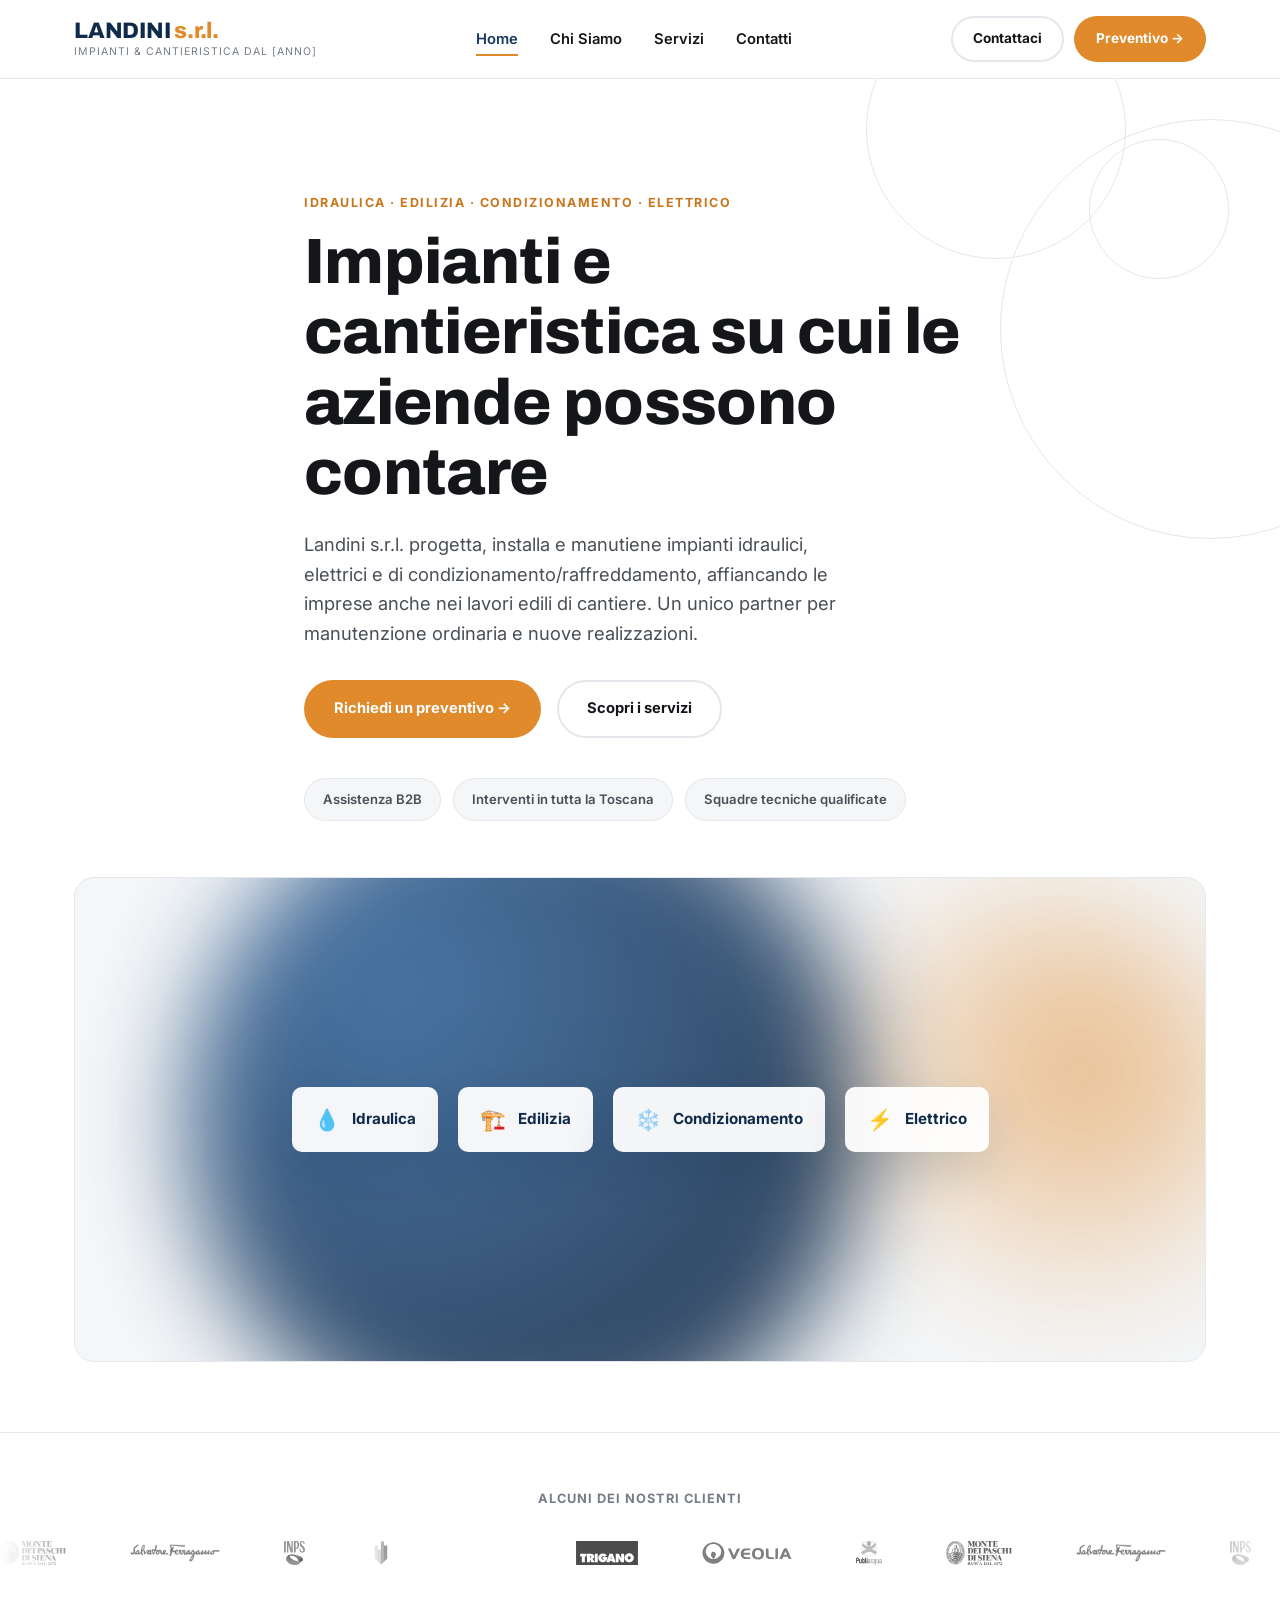
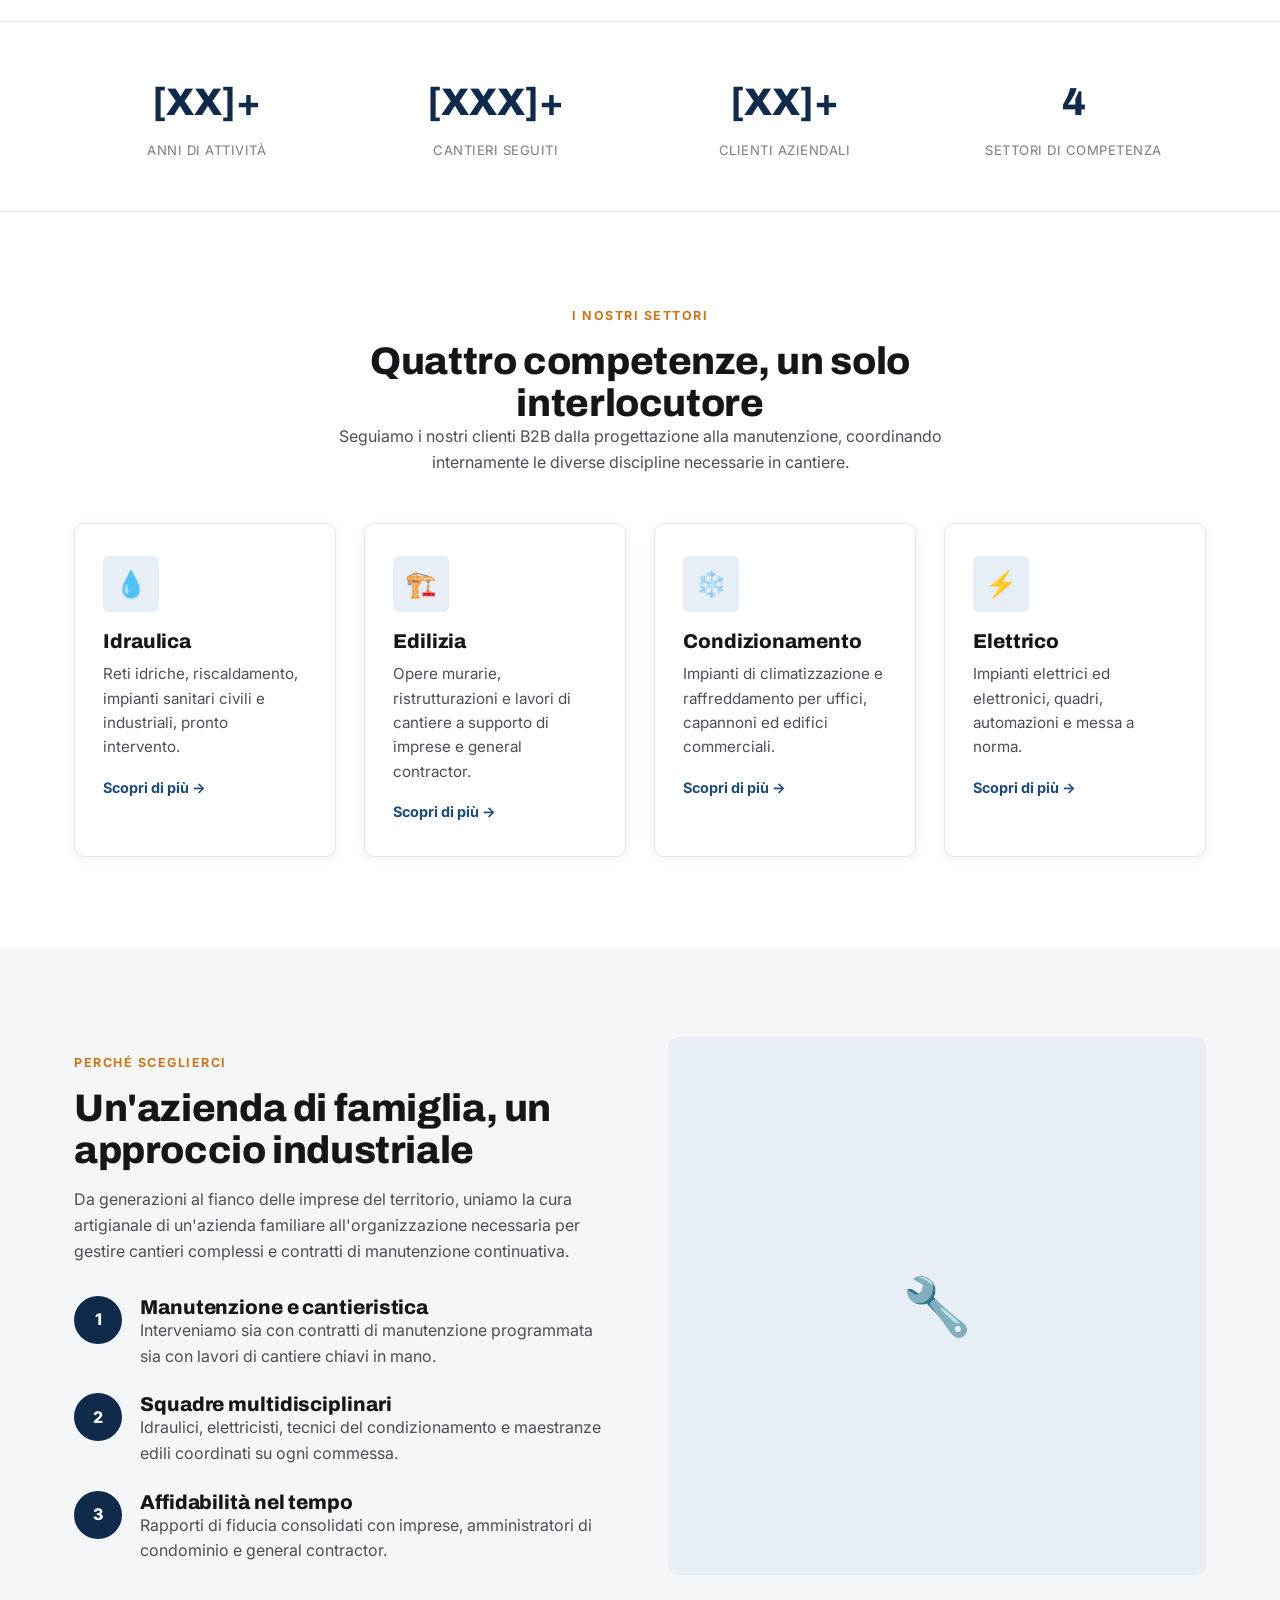
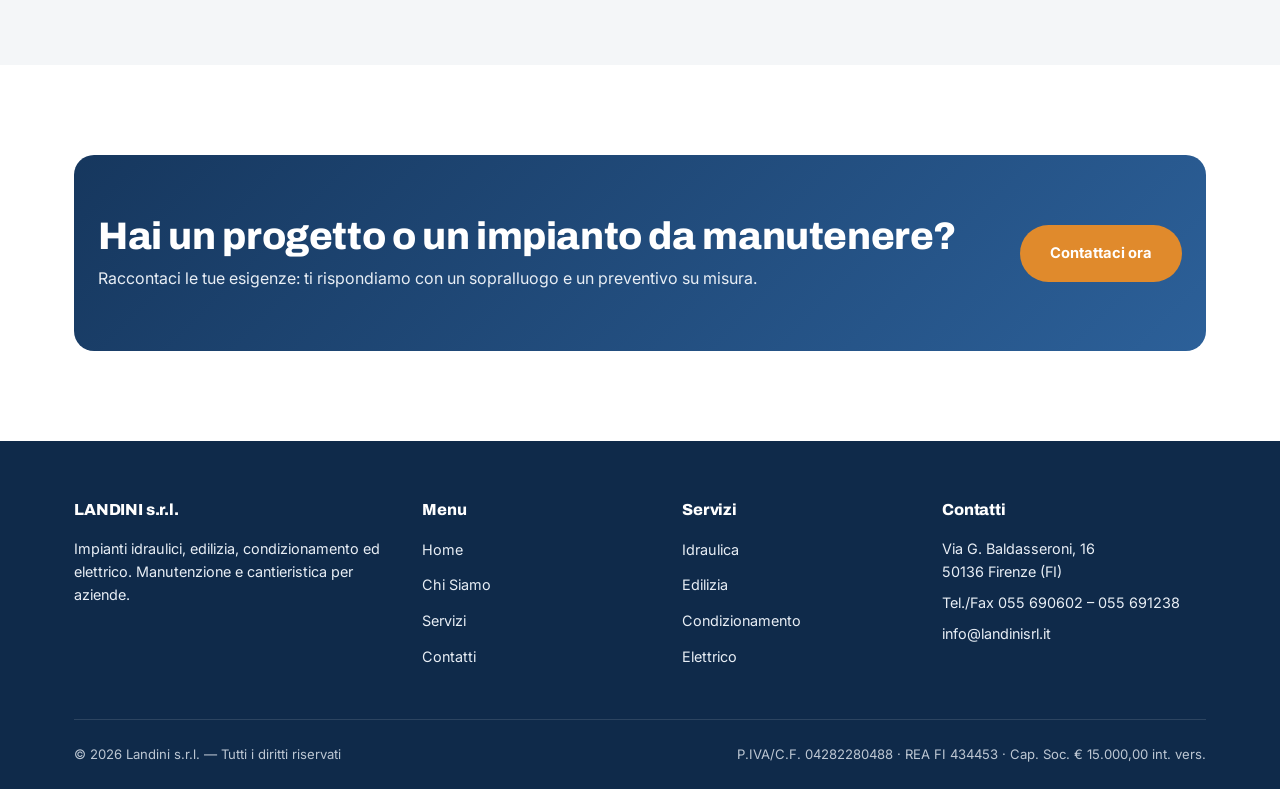
==== index.html @ f2323b77 "Sito landini" ====
<!DOCTYPE html>
<html lang="it">
<head>
  <meta charset="UTF-8">
  <meta name="viewport" content="width=device-width, initial-scale=1.0">
  <title>Landini s.r.l. | Impianti Idraulici, Edili, Condizionamento ed Elettrici a Firenze</title>
  <meta name="description" content="Landini s.r.l. - Azienda fiorentina specializzata in impianti idraulici, edilizia, condizionamento e raffreddamento, impianti elettrici. Manutenzione e cantieristica per il settore B2B.">
  <link rel="preconnect" href="https://fonts.googleapis.com">
  <link rel="preconnect" href="https://fonts.gstatic.com" crossorigin>
  <link href="https://fonts.googleapis.com/css2?family=Archivo:wght@700;800&family=Inter:wght@400;500;600;700&display=swap" rel="stylesheet">
  <link rel="stylesheet" href="css/style.css?v=5">
</head>
<body>

  <header class="site-header">
    <div class="container header-inner">
      <a href="index.html" class="logo">
        <span class="logo-name">LANDINI <span>s.r.l.</span></span>
        <span class="logo-tagline">Impianti &amp; Cantieristica dal [ANNO]</span>
      </a>
      <nav class="main-nav">
        <ul>
          <li><a href="index.html" class="active">Home</a></li>
          <li><a href="chi-siamo.html">Chi Siamo</a></li>
          <li><a href="servizi.html">Servizi</a></li>
          <li><a href="contatti.html">Contatti</a></li>
        </ul>
      </nav>
      <div class="nav-actions">
        <a href="contatti.html" class="btn btn-outline-dark btn-sm">Contattaci</a>
        <a href="contatti.html" class="btn btn-primary btn-sm">Preventivo &rarr;</a>
      </div>
      <button class="nav-toggle" aria-label="Apri menu">
        <span></span><span></span><span></span>
      </button>
    </div>
  </header>

  <section class="hero">
    <div class="hero-deco"><span></span><span></span><span></span></div>
    <div class="container hero-inner">
      <p class="eyebrow">Idraulica &middot; Edilizia &middot; Condizionamento &middot; Elettrico</p>
      <h1>Impianti e cantieristica su cui le aziende possono contare</h1>
      <p class="lead">Landini s.r.l. progetta, installa e manutiene impianti idraulici, elettrici e di condizionamento/raffreddamento, affiancando le imprese anche nei lavori edili di cantiere. Un unico partner per manutenzione ordinaria e nuove realizzazioni.</p>
      <div class="hero-actions">
        <a href="contatti.html" class="btn btn-primary">Richiedi un preventivo &rarr;</a>
        <a href="servizi.html" class="btn btn-outline-dark">Scopri i servizi</a>
      </div>
      <div class="hero-badges">
        <span class="hero-badge">Assistenza B2B</span>
        <span class="hero-badge">Interventi in tutta la Toscana</span>
        <span class="hero-badge">Squadre tecniche qualificate</span>
      </div>
    </div>
    <div class="container">
      <div class="hero-visual">
        <div class="blob blob-1"></div>
        <div class="blob blob-2"></div>
        <div class="hero-visual-badges">
          <div class="hero-visual-badge"><span class="ico">&#128167;</span> Idraulica</div>
          <div class="hero-visual-badge"><span class="ico">&#127959;&#65039;</span> Edilizia</div>
          <div class="hero-visual-badge"><span class="ico">&#10052;&#65039;</span> Condizionamento</div>
          <div class="hero-visual-badge"><span class="ico">&#9889;</span> Elettrico</div>
        </div>
      </div>
    </div>
  </section>

  <section class="marquee-section">
    <div class="container">
      <p class="marquee-label">Alcuni dei nostri clienti</p>
    </div>
    <div class="marquee">
      <div class="marquee-track">
        <span class="marquee-item"><img src="images/clienti/mps.svg" alt="Monte dei Paschi di Siena"></span>
        <span class="marquee-item"><img src="images/clienti/ferragamo.svg" alt="Salvatore Ferragamo"></span>
        <span class="marquee-item"><img src="images/clienti/inps.svg" alt="INPS"></span>
        <span class="marquee-item"><img src="images/clienti/renovit.png" alt="Renovit"></span>
        <span class="marquee-item"><img src="images/clienti/ospedale-siena.png" alt="Azienda Ospedaliero-Universitaria Senese"></span>
        <span class="marquee-item"><img src="images/clienti/trigano.svg" alt="Trigano"></span>
        <span class="marquee-item"><img src="images/clienti/siram-veolia.svg" alt="Siram Veolia"></span>
        <span class="marquee-item"><img src="images/clienti/publiacqua.png" alt="Publiacqua"></span>
        <!-- duplicato per loop continuo -->
        <span class="marquee-item"><img src="images/clienti/mps.svg" alt="Monte dei Paschi di Siena"></span>
        <span class="marquee-item"><img src="images/clienti/ferragamo.svg" alt="Salvatore Ferragamo"></span>
        <span class="marquee-item"><img src="images/clienti/inps.svg" alt="INPS"></span>
        <span class="marquee-item"><img src="images/clienti/renovit.png" alt="Renovit"></span>
        <span class="marquee-item"><img src="images/clienti/ospedale-siena.png" alt="Azienda Ospedaliero-Universitaria Senese"></span>
        <span class="marquee-item"><img src="images/clienti/trigano.svg" alt="Trigano"></span>
        <span class="marquee-item"><img src="images/clienti/siram-veolia.svg" alt="Siram Veolia"></span>
        <span class="marquee-item"><img src="images/clienti/publiacqua.png" alt="Publiacqua"></span>
      </div>
    </div>
  </section>

  <section class="stats">
    <div class="container stats-grid">
      <div>
        <div class="stat-number">[XX]+</div>
        <div class="stat-label">Anni di attivit&agrave;</div>
      </div>
      <div>
        <div class="stat-number">[XXX]+</div>
        <div class="stat-label">Cantieri seguiti</div>
      </div>
      <div>
        <div class="stat-number">[XX]+</div>
        <div class="stat-label">Clienti aziendali</div>
      </div>
      <div>
        <div class="stat-number">4</div>
        <div class="stat-label">Settori di competenza</div>
      </div>
    </div>
  </section>

  <section class="section">
    <div class="container">
      <div class="section-header center">
        <p class="eyebrow">I nostri settori</p>
        <h2>Quattro competenze, un solo interlocutore</h2>
        <p>Seguiamo i nostri clienti B2B dalla progettazione alla manutenzione, coordinando internamente le diverse discipline necessarie in cantiere.</p>
      </div>
      <div class="grid grid-4">
        <div class="card">
          <div class="card-icon">&#128167;</div>
          <h3>Idraulica</h3>
          <p>Reti idriche, riscaldamento, impianti sanitari civili e industriali, pronto intervento.</p>
          <a href="servizi.html#idraulica" class="card-link">Scopri di pi&ugrave; &rarr;</a>
        </div>
        <div class="card">
          <div class="card-icon">&#127959;&#65039;</div>
          <h3>Edilizia</h3>
          <p>Opere murarie, ristrutturazioni e lavori di cantiere a supporto di imprese e general contractor.</p>
          <a href="servizi.html#edilizia" class="card-link">Scopri di pi&ugrave; &rarr;</a>
        </div>
        <div class="card">
          <div class="card-icon">&#10052;&#65039;</div>
          <h3>Condizionamento</h3>
          <p>Impianti di climatizzazione e raffreddamento per uffici, capannoni ed edifici commerciali.</p>
          <a href="servizi.html#condizionamento" class="card-link">Scopri di pi&ugrave; &rarr;</a>
        </div>
        <div class="card">
          <div class="card-icon">&#9889;</div>
          <h3>Elettrico</h3>
          <p>Impianti elettrici ed elettronici, quadri, automazioni e messa a norma.</p>
          <a href="servizi.html#elettrico" class="card-link">Scopri di pi&ugrave; &rarr;</a>
        </div>
      </div>
    </div>
  </section>

  <section class="section section-alt">
    <div class="container">
      <div class="grid grid-2" style="align-items:center; gap:56px;">
        <div>
          <p class="eyebrow">Perch&eacute; sceglierci</p>
          <h2>Un'azienda di famiglia, un approccio industriale</h2>
          <p style="margin-top:16px;">Da generazioni al fianco delle imprese del territorio, uniamo la cura artigianale di un'azienda familiare all'organizzazione necessaria per gestire cantieri complessi e contratti di manutenzione continuativa.</p>
          <div class="grid" style="margin-top:32px; gap:24px;">
            <div class="value-item">
              <div class="value-icon">1</div>
              <div>
                <h3>Manutenzione e cantieristica</h3>
                <p>Interveniamo sia con contratti di manutenzione programmata sia con lavori di cantiere chiavi in mano.</p>
              </div>
            </div>
            <div class="value-item">
              <div class="value-icon">2</div>
              <div>
                <h3>Squadre multidisciplinari</h3>
                <p>Idraulici, elettricisti, tecnici del condizionamento e maestranze edili coordinati su ogni commessa.</p>
              </div>
            </div>
            <div class="value-item">
              <div class="value-icon">3</div>
              <div>
                <h3>Affidabilit&agrave; nel tempo</h3>
                <p>Rapporti di fiducia consolidati con imprese, amministratori di condominio e general contractor.</p>
              </div>
            </div>
          </div>
        </div>
        <div class="service-media" style="aspect-ratio:1/1;">&#128295;</div>
      </div>
    </div>
  </section>

  <section class="section">
    <div class="container">
      <div class="cta-band">
        <div class="container cta-band-inner">
          <div>
            <h2>Hai un progetto o un impianto da manutenere?</h2>
            <p>Raccontaci le tue esigenze: ti rispondiamo con un sopralluogo e un preventivo su misura.</p>
          </div>
          <a href="contatti.html" class="btn btn-primary">Contattaci ora</a>
        </div>
      </div>
    </div>
  </section>

  <footer class="site-footer">
    <div class="container">
      <div class="footer-grid">
        <div>
          <h4>LANDINI s.r.l.</h4>
          <p>Impianti idraulici, edilizia, condizionamento ed elettrico. Manutenzione e cantieristica per aziende.</p>
        </div>
        <div>
          <h4>Menu</h4>
          <ul>
            <li><a href="index.html">Home</a></li>
            <li><a href="chi-siamo.html">Chi Siamo</a></li>
            <li><a href="servizi.html">Servizi</a></li>
            <li><a href="contatti.html">Contatti</a></li>
          </ul>
        </div>
        <div>
          <h4>Servizi</h4>
          <ul>
            <li><a href="servizi.html#idraulica">Idraulica</a></li>
            <li><a href="servizi.html#edilizia">Edilizia</a></li>
            <li><a href="servizi.html#condizionamento">Condizionamento</a></li>
            <li><a href="servizi.html#elettrico">Elettrico</a></li>
          </ul>
        </div>
        <div>
          <h4>Contatti</h4>
          <p>Via G. Baldasseroni, 16<br>50136 Firenze (FI)</p>
          <p style="margin-top:8px;">Tel./Fax 055 690602 &ndash; 055 691238</p>
          <p style="margin-top:8px;">info@landinisrl.it</p>
        </div>
      </div>
      <div class="footer-bottom">
        <span>&copy; <span id="current-year"></span> Landini s.r.l. &mdash; Tutti i diritti riservati</span>
        <span>P.IVA/C.F. 04282280488 &middot; REA FI 434453 &middot; Cap. Soc. &euro; 15.000,00 int. vers.</span>
      </div>
    </div>
  </footer>

  <script src="js/main.js"></script>
</body>
</html>
---- css/style.css ----
/* ============================================
   LANDINI s.r.l. - Stylesheet principale
   ============================================ */

:root {
  --blue-900: #0f2a4a;
  --blue-800: #16375e;
  --blue-700: #1e4a7a;
  --blue-600: #2c6099;
  --blue-100: #e8eef5;
  --orange-500: #e08a2c;
  --orange-600: #c9761d;
  --gray-900: #14161a;
  --gray-700: #4a4f57;
  --gray-500: #767c86;
  --gray-200: #e4e7eb;
  --gray-100: #f4f6f8;
  --white: #ffffff;
  --radius: 10px;
  --radius-sm: 6px;
  --radius-pill: 999px;
  --shadow: 0 2px 10px rgba(15, 42, 74, 0.08);
  --shadow-lg: 0 20px 45px rgba(15, 42, 74, 0.14);
  --max-width: 1180px;
  --font: "Inter", "Segoe UI", "Helvetica Neue", Arial, sans-serif;
  --font-head: "Archivo", "Inter", "Segoe UI", Arial, sans-serif;
}

* {
  box-sizing: border-box;
  margin: 0;
  padding: 0;
}

html {
  scroll-behavior: smooth;
}

body {
  font-family: var(--font);
  color: var(--gray-900);
  line-height: 1.6;
  background: var(--white);
  overflow-x: hidden;
}

img {
  max-width: 100%;
  display: block;
}

a {
  color: inherit;
  text-decoration: none;
}

ul {
  list-style: none;
}

.container {
  max-width: var(--max-width);
  margin: 0 auto;
  padding: 0 24px;
}

h1, h2, h3, h4 {
  font-family: var(--font-head);
  font-weight: 800;
  color: var(--gray-900);
  line-height: 1.1;
  letter-spacing: -0.01em;
}

h1 { font-size: clamp(2.4rem, 5vw, 4rem); }
h2 { font-size: clamp(1.7rem, 3.2vw, 2.4rem); }
h3 { font-size: 1.25rem; letter-spacing: -0.005em; }

p {
  color: var(--gray-700);
}

.eyebrow {
  display: inline-block;
  text-transform: uppercase;
  letter-spacing: 1.5px;
  font-size: 0.78rem;
  font-weight: 700;
  color: var(--orange-600);
  margin-bottom: 14px;
}

.section {
  padding: 90px 0;
}

.section-alt {
  background: var(--gray-100);
}

.section-header {
  max-width: 680px;
  margin-bottom: 48px;
}

.section-header.center {
  margin-left: auto;
  margin-right: auto;
  text-align: center;
}

/* ---------- Buttons ---------- */
.btn {
  display: inline-flex;
  align-items: center;
  gap: 8px;
  padding: 15px 28px;
  border-radius: var(--radius-pill);
  font-weight: 700;
  font-size: 0.92rem;
  border: 2px solid transparent;
  cursor: pointer;
  transition: all 0.2s ease;
  white-space: nowrap;
}

.btn-sm {
  padding: 10px 20px;
  font-size: 0.85rem;
}

.btn-primary {
  background: var(--orange-500);
  color: var(--white);
}
.btn-primary:hover {
  background: var(--orange-600);
}

.btn-outline {
  background: transparent;
  border-color: rgba(255,255,255,0.7);
  color: var(--white);
}
.btn-outline:hover {
  background: var(--white);
  color: var(--blue-900);
}

.btn-outline-dark {
  background: transparent;
  border-color: var(--gray-200);
  color: var(--gray-900);
}
.btn-outline-dark:hover {
  border-color: var(--blue-900);
  background: var(--blue-900);
  color: var(--white);
}

.btn-secondary {
  background: var(--blue-900);
  color: var(--white);
}
.btn-secondary:hover {
  background: var(--blue-700);
}

/* ---------- Header ---------- */
.site-header {
  position: sticky;
  top: 0;
  z-index: 1000;
  background: rgba(255,255,255,0.92);
  backdrop-filter: blur(8px);
  border-bottom: 1px solid var(--gray-200);
}

.header-inner {
  display: flex;
  align-items: center;
  justify-content: space-between;
  gap: 24px;
  padding: 16px 24px;
}

.logo {
  display: flex;
  flex-direction: column;
  line-height: 1;
  flex-shrink: 0;
}

.logo-name {
  font-family: var(--font-head);
  font-size: 1.4rem;
  font-weight: 800;
  color: var(--blue-900);
  letter-spacing: -0.01em;
}

.logo-name span {
  color: var(--orange-500);
}

.logo-tagline {
  font-size: 0.66rem;
  letter-spacing: 1px;
  text-transform: uppercase;
  color: var(--gray-500);
  margin-top: 4px;
}

.main-nav {
  flex: 1;
  display: flex;
  justify-content: center;
}

.main-nav ul {
  display: flex;
  gap: 32px;
  align-items: center;
}

.main-nav a {
  font-weight: 600;
  font-size: 0.92rem;
  color: var(--gray-900);
  padding: 8px 0;
  position: relative;
}

.main-nav a::after {
  content: "";
  position: absolute;
  left: 0;
  bottom: 0;
  width: 0;
  height: 2px;
  background: var(--orange-500);
  transition: width 0.2s ease;
}

.main-nav a:hover::after,
.main-nav a.active::after {
  width: 100%;
}

.main-nav a.active {
  color: var(--blue-800);
}

.nav-actions {
  display: flex;
  align-items: center;
  gap: 10px;
  flex-shrink: 0;
}

.nav-toggle {
  display: none;
  flex-direction: column;
  gap: 5px;
  background: none;
  border: none;
  cursor: pointer;
  padding: 6px;
}

.nav-toggle span {
  width: 26px;
  height: 3px;
  background: var(--blue-900);
  border-radius: 2px;
}

/* ---------- Hero ---------- */
.hero {
  position: relative;
  overflow: hidden;
  padding: 110px 0 70px;
  background: var(--white);
}

.hero-deco {
  position: absolute;
  inset: 0;
  pointer-events: none;
  overflow: hidden;
}

.hero-deco span {
  position: absolute;
  border-radius: 50%;
  border: 1px solid var(--gray-200);
}

.hero-deco span:nth-child(1) { width: 260px; height: 260px; top: -80px; right: 12%; }
.hero-deco span:nth-child(2) { width: 140px; height: 140px; top: 60px; right: 4%; }
.hero-deco span:nth-child(3) { width: 420px; height: 420px; top: 40px; right: -140px; }

.hero-inner {
  position: relative;
  max-width: 720px;
}

.hero h1 {
  margin-bottom: 22px;
}

.hero p.lead {
  color: var(--gray-700);
  font-size: 1.15rem;
  max-width: 560px;
  margin-bottom: 32px;
}

.hero-actions {
  display: flex;
  gap: 16px;
  flex-wrap: wrap;
}

.hero-badges {
  display: flex;
  gap: 12px;
  margin-top: 40px;
  flex-wrap: wrap;
}

.hero-badge {
  background: var(--gray-100);
  border: 1px solid var(--gray-200);
  border-radius: var(--radius-pill);
  padding: 10px 18px;
  font-size: 0.82rem;
  font-weight: 600;
  color: var(--gray-700);
}

/* ---------- Hero visual (blob panel) ---------- */
.hero-visual {
  position: relative;
  margin-top: 56px;
  border-radius: 20px;
  overflow: hidden;
  background: var(--gray-100);
  aspect-ratio: 21/9;
  border: 1px solid var(--gray-200);
}

.hero-visual .blob {
  position: absolute;
  border-radius: 50%;
  filter: blur(50px);
  opacity: 0.85;
}

.hero-visual .blob-1 {
  width: 60%;
  height: 140%;
  background: radial-gradient(circle at 30% 30%, var(--blue-600), var(--blue-900) 70%);
  top: -20%;
  left: 10%;
}

.hero-visual .blob-2 {
  width: 40%;
  height: 100%;
  background: radial-gradient(circle at 60% 40%, var(--orange-500), transparent 70%);
  top: 0;
  right: -5%;
  opacity: 0.55;
}

.hero-visual-badges {
  position: relative;
  height: 100%;
  display: flex;
  align-items: center;
  justify-content: center;
  gap: 20px;
  flex-wrap: wrap;
  padding: 24px;
}

.hero-visual-badge {
  background: rgba(255,255,255,0.94);
  border-radius: var(--radius);
  padding: 16px 22px;
  display: flex;
  align-items: center;
  gap: 12px;
  font-weight: 700;
  font-size: 0.95rem;
  color: var(--blue-900);
  box-shadow: var(--shadow-lg);
}

.hero-visual-badge .ico {
  font-size: 1.3rem;
}

/* ---------- Partner logo marquee ---------- */
.marquee-section {
  padding: 56px 0;
  border-top: 1px solid var(--gray-200);
  border-bottom: 1px solid var(--gray-200);
}

.marquee-label {
  text-align: center;
  font-size: 0.8rem;
  font-weight: 700;
  text-transform: uppercase;
  letter-spacing: 1px;
  color: var(--gray-500);
  margin-bottom: 32px;
}

.marquee {
  overflow: hidden;
  -webkit-mask-image: linear-gradient(90deg, transparent, #000 8%, #000 92%, transparent);
  mask-image: linear-gradient(90deg, transparent, #000 8%, #000 92%, transparent);
}

.marquee-track {
  display: flex;
  align-items: center;
  gap: 64px;
  width: max-content;
  animation: marquee-scroll 28s linear infinite;
}

.marquee:hover .marquee-track {
  animation-play-state: paused;
}

.marquee-item {
  display: flex;
  align-items: center;
  white-space: nowrap;
  opacity: 0.7;
  transition: opacity 0.2s ease, filter 0.2s ease;
}

.marquee-item img {
  height: 24px;
  width: auto;
  max-width: 90px;
  object-fit: contain;
  filter: grayscale(100%);
  transition: filter 0.2s ease;
}

.marquee-item:hover {
  opacity: 1;
}

.marquee-item:hover img {
  filter: grayscale(0%);
}

@keyframes marquee-scroll {
  from { transform: translateX(0); }
  to { transform: translateX(-50%); }
}

/* ---------- Page hero (interior pages) ---------- */
.page-hero {
  background: var(--gray-100);
  padding: 72px 0;
  border-bottom: 1px solid var(--gray-200);
}

.breadcrumb {
  font-size: 0.85rem;
  color: var(--gray-500);
  margin-bottom: 16px;
}

.breadcrumb a {
  color: var(--gray-500);
  text-decoration: underline;
}

.page-hero p {
  color: var(--gray-700);
  max-width: 640px;
  margin-top: 14px;
  font-size: 1.05rem;
}

.page-hero-photo {
  position: relative;
  background-size: cover;
  background-position: center;
  overflow: hidden;
}

.page-hero-photo::before {
  content: "";
  position: absolute;
  inset: 0;
  background: linear-gradient(180deg, rgba(15, 23, 42, 0.55), rgba(15, 23, 42, 0.8));
}

.page-hero-photo .container {
  position: relative;
  z-index: 1;
}

.page-hero-photo h1 {
  color: var(--white);
}

.page-hero-photo p {
  color: rgba(255, 255, 255, 0.85);
}

.page-hero-photo .breadcrumb,
.page-hero-photo .breadcrumb a {
  color: rgba(255, 255, 255, 0.75);
}

/* ---------- Stats strip ---------- */
.stats {
  background: var(--white);
  padding: 50px 0;
  border-bottom: 1px solid var(--gray-200);
}

.stats-grid {
  display: grid;
  grid-template-columns: repeat(4, 1fr);
  gap: 24px;
  text-align: center;
}

.stat-number {
  font-family: var(--font-head);
  font-size: 2.4rem;
  font-weight: 800;
  color: var(--blue-900);
}

.stat-label {
  font-size: 0.82rem;
  color: var(--gray-500);
  text-transform: uppercase;
  letter-spacing: 0.5px;
  margin-top: 6px;
}

/* ---------- Cards / grids ---------- */
.grid {
  display: grid;
  gap: 28px;
}

.grid-2 { grid-template-columns: repeat(2, 1fr); }
.grid-3 { grid-template-columns: repeat(3, 1fr); }
.grid-4 { grid-template-columns: repeat(4, 1fr); }

.card {
  background: var(--white);
  border: 1px solid var(--gray-200);
  border-radius: var(--radius);
  padding: 32px 28px;
  box-shadow: var(--shadow);
  transition: transform 0.2s ease, box-shadow 0.2s ease;
}

.card:hover {
  transform: translateY(-4px);
  box-shadow: var(--shadow-lg);
}

.card-icon {
  width: 56px;
  height: 56px;
  border-radius: var(--radius-sm);
  background: var(--blue-100);
  display: flex;
  align-items: center;
  justify-content: center;
  font-size: 1.6rem;
  margin-bottom: 18px;
}

.card h3 {
  margin-bottom: 10px;
}

.card p {
  font-size: 0.95rem;
}

.card-link {
  display: inline-block;
  margin-top: 16px;
  font-weight: 700;
  color: var(--blue-700);
  font-size: 0.9rem;
}

/* ---------- Service detail blocks ---------- */
.service-block {
  display: grid;
  grid-template-columns: 1fr 1fr;
  gap: 48px;
  align-items: center;
  padding: 56px 0;
  border-bottom: 1px solid var(--gray-200);
}

.service-block:last-child {
  border-bottom: none;
}

.service-block.reverse .service-media {
  order: 2;
}

.service-media {
  background: var(--blue-100);
  border-radius: var(--radius);
  aspect-ratio: 4/3;
  display: flex;
  align-items: center;
  justify-content: center;
  overflow: hidden;
  font-size: 3.5rem;
  color: var(--blue-700);
}

.service-media img {
  width: 100%;
  height: 100%;
  object-fit: cover;
}

.service-tags {
  display: flex;
  gap: 10px;
  margin: 18px 0 10px;
  flex-wrap: wrap;
}

.tag {
  background: var(--blue-100);
  color: var(--blue-800);
  font-size: 0.78rem;
  font-weight: 700;
  padding: 6px 12px;
  border-radius: var(--radius-pill);
}

.tag.tag-orange {
  background: #fbe6cf;
  color: var(--orange-600);
}

.service-block ul {
  margin-top: 16px;
}

.service-block ul li {
  padding: 8px 0;
  color: var(--gray-700);
  display: flex;
  gap: 10px;
}

.service-block ul li::before {
  content: "\2713";
  color: var(--orange-500);
  font-weight: 800;
}

/* ---------- Timeline (storia) ---------- */
.timeline {
  position: relative;
  padding-left: 32px;
  border-left: 3px solid var(--blue-100);
}

.timeline-item {
  position: relative;
  padding-bottom: 40px;
}

.timeline-item:last-child {
  padding-bottom: 0;
}

.timeline-item::before {
  content: "";
  position: absolute;
  left: -41px;
  top: 4px;
  width: 16px;
  height: 16px;
  border-radius: 50%;
  background: var(--orange-500);
  border: 3px solid var(--white);
  box-shadow: 0 0 0 3px var(--blue-100);
}

.timeline-year {
  color: var(--orange-600);
  font-weight: 800;
  font-size: 0.95rem;
  margin-bottom: 6px;
}

/* ---------- Values ---------- */
.value-item {
  display: flex;
  gap: 18px;
  align-items: flex-start;
}

.value-icon {
  width: 48px;
  height: 48px;
  flex-shrink: 0;
  border-radius: 50%;
  background: var(--blue-900);
  color: var(--white);
  display: flex;
  align-items: center;
  justify-content: center;
  font-weight: 800;
}

/* ---------- CTA band ---------- */
.cta-band {
  background: linear-gradient(135deg, var(--blue-800), var(--blue-600));
  color: var(--white);
  padding: 60px 0;
  border-radius: 20px;
}

.cta-band-inner {
  display: flex;
  align-items: center;
  justify-content: space-between;
  gap: 24px;
  flex-wrap: wrap;
}

.cta-band h2 {
  color: var(--white);
  margin-bottom: 8px;
}

.cta-band p {
  color: var(--blue-100);
}

/* ---------- Contact page ---------- */
.contact-grid {
  display: grid;
  grid-template-columns: 0.9fr 1.1fr;
  gap: 48px;
}

.contact-info-item {
  display: flex;
  gap: 16px;
  padding: 20px 0;
  border-bottom: 1px solid var(--gray-200);
}

.contact-info-item:last-child {
  border-bottom: none;
}

.contact-icon {
  width: 44px;
  height: 44px;
  border-radius: 50%;
  background: var(--blue-100);
  color: var(--blue-800);
  display: flex;
  align-items: center;
  justify-content: center;
  flex-shrink: 0;
  font-weight: 800;
}

.contact-info-item h4 {
  color: var(--blue-900);
  margin-bottom: 4px;
  font-size: 1rem;
}

.contact-info-item p, .contact-info-item a {
  font-size: 0.92rem;
}

.form-card {
  background: var(--gray-100);
  border-radius: var(--radius);
  padding: 36px;
}

.form-row {
  display: grid;
  grid-template-columns: 1fr 1fr;
  gap: 18px;
  margin-bottom: 18px;
}

.form-group {
  display: flex;
  flex-direction: column;
  gap: 8px;
  margin-bottom: 18px;
}

.form-group label {
  font-size: 0.85rem;
  font-weight: 700;
  color: var(--blue-900);
}

.form-group input,
.form-group select,
.form-group textarea {
  padding: 12px 14px;
  border: 1px solid var(--gray-200);
  border-radius: var(--radius-sm);
  font-family: var(--font);
  font-size: 0.95rem;
  background: var(--white);
}

.form-group textarea {
  resize: vertical;
  min-height: 120px;
}

.form-note {
  font-size: 0.82rem;
  color: var(--gray-500);
  margin-top: 12px;
}

.map-wrap {
  border-radius: var(--radius);
  overflow: hidden;
  border: 1px solid var(--gray-200);
  margin-top: 32px;
}

.map-wrap iframe {
  width: 100%;
  height: 360px;
  border: 0;
  display: block;
}

/* ---------- Footer ---------- */
.site-footer {
  background: var(--blue-900);
  color: var(--blue-100);
  padding: 60px 0 24px;
}

.footer-grid {
  display: grid;
  grid-template-columns: 1.4fr 1fr 1fr 1.2fr;
  gap: 40px;
  padding-bottom: 40px;
  border-bottom: 1px solid rgba(255,255,255,0.12);
}

.footer-grid h4 {
  font-family: var(--font-head);
  color: var(--white);
  margin-bottom: 18px;
  font-size: 1rem;
}

.footer-grid p {
  color: var(--blue-100);
  font-size: 0.9rem;
}

.footer-grid ul li {
  margin-bottom: 10px;
}

.footer-grid ul li a {
  color: var(--blue-100);
  font-size: 0.9rem;
}

.footer-grid ul li a:hover {
  color: var(--orange-500);
}

.footer-bottom {
  display: flex;
  justify-content: space-between;
  align-items: center;
  padding-top: 24px;
  font-size: 0.82rem;
  color: var(--blue-100);
  opacity: 0.8;
  flex-wrap: wrap;
  gap: 10px;
}

/* ---------- Placeholder notice ---------- */
.placeholder-notice {
  background: #fff8e6;
  border: 1px dashed var(--orange-500);
  color: #7a5310;
  font-size: 0.85rem;
  padding: 12px 18px;
  border-radius: var(--radius-sm);
  margin-bottom: 24px;
}

/* ---------- Responsive ---------- */
@media (max-width: 900px) {
  .grid-2, .grid-3, .grid-4 { grid-template-columns: repeat(2, 1fr); }
  .service-block { grid-template-columns: 1fr; }
  .service-block.reverse .service-media { order: 0; }
  .stats-grid { grid-template-columns: repeat(2, 1fr); }
  .contact-grid { grid-template-columns: 1fr; }
  .footer-grid { grid-template-columns: 1fr 1fr; }
  .hero-visual-badge { font-size: 0.85rem; padding: 12px 16px; }
}

@media (max-width: 680px) {
  .main-nav { position: fixed; top: 73px; left: 0; right: 0; background: var(--white); box-shadow: var(--shadow); flex-direction: column; padding: 12px 24px; transform: translateY(-150%); opacity: 0; transition: all 0.25s ease; }
  .main-nav.open { transform: translateY(0); opacity: 1; }
  .main-nav ul { flex-direction: column; align-items: flex-start; gap: 4px; width: 100%; }
  .main-nav ul li { width: 100%; }
  .main-nav a { display: block; padding: 12px 0; }
  .nav-toggle { display: flex; }
  .nav-actions .btn-outline-dark { display: none; }
  .grid-2, .grid-3, .grid-4 { grid-template-columns: 1fr; }
  .stats-grid { grid-template-columns: 1fr 1fr; }
  .form-row { grid-template-columns: 1fr; }
  .cta-band-inner { flex-direction: column; text-align: center; }
  .footer-grid { grid-template-columns: 1fr; }
  .footer-bottom { flex-direction: column; text-align: center; }
  .hero-visual { aspect-ratio: 4/3; }
  .hero-visual-badges { gap: 12px; }
}
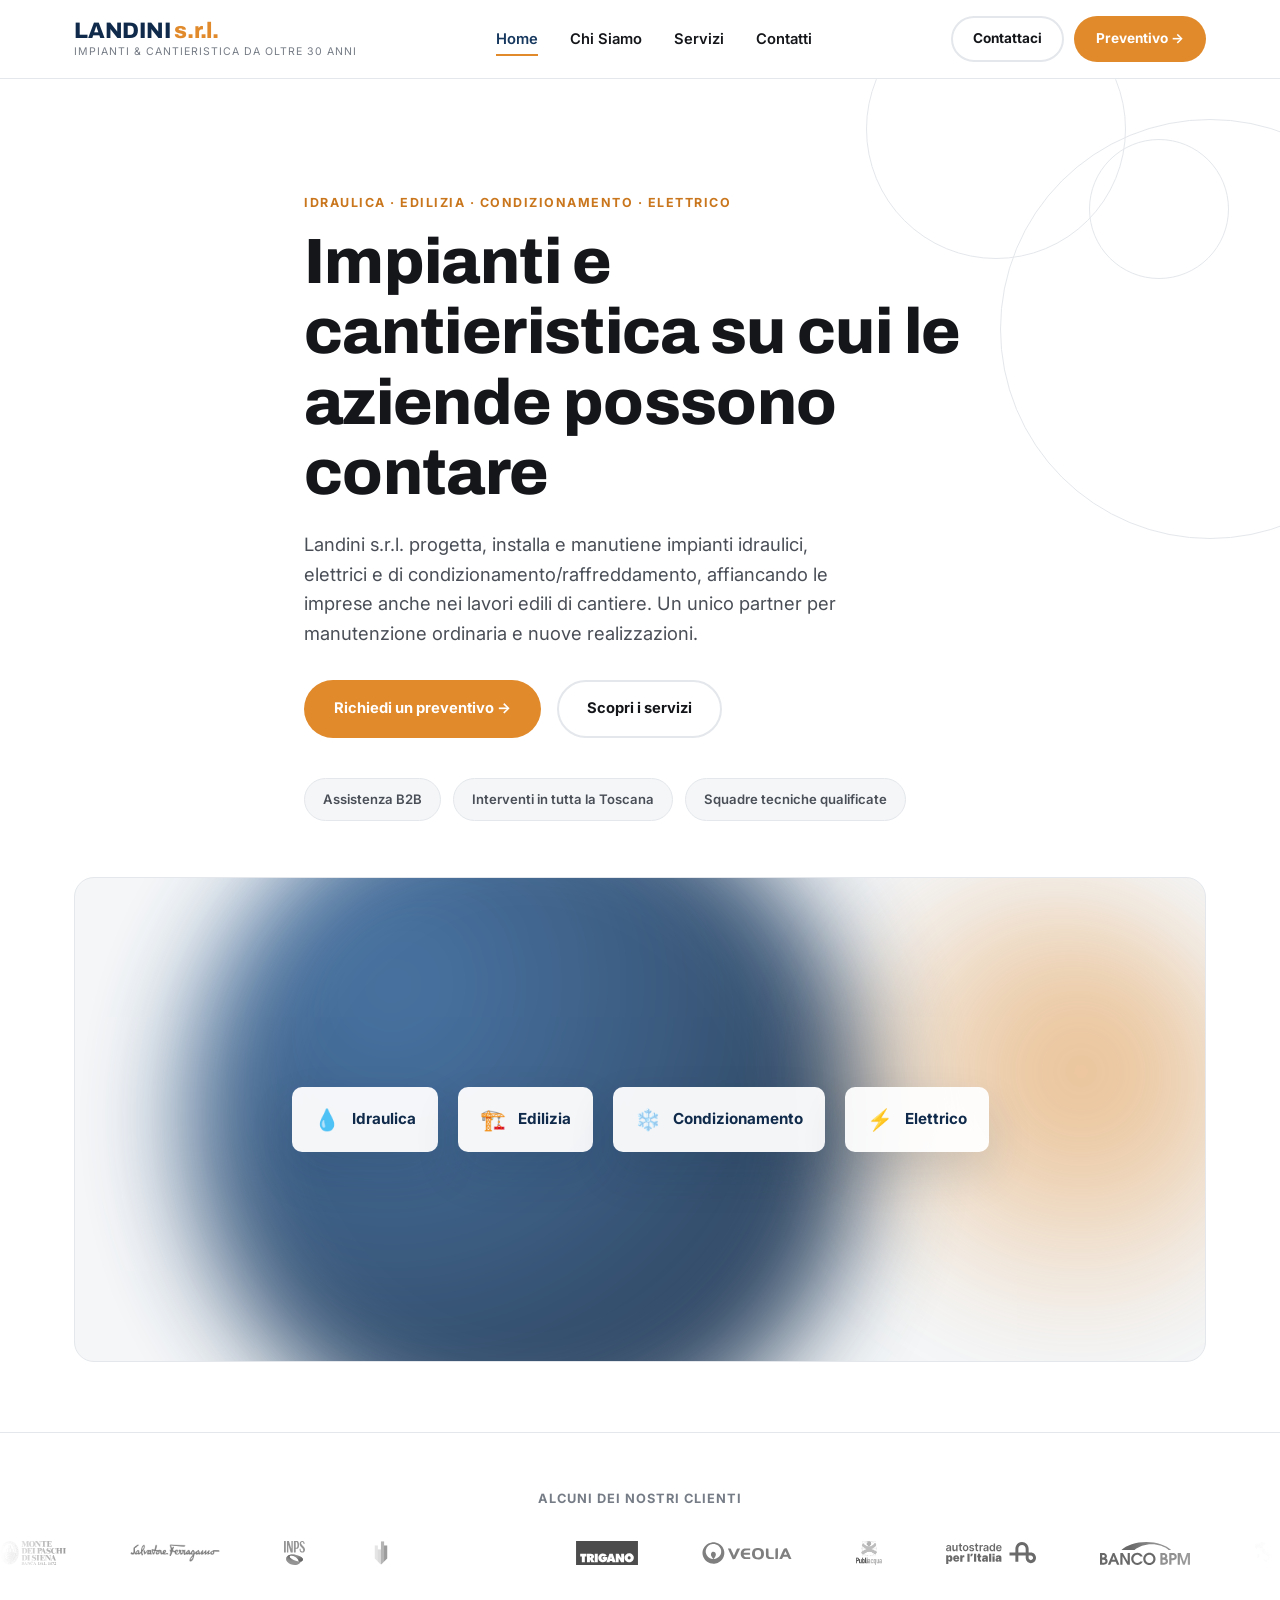
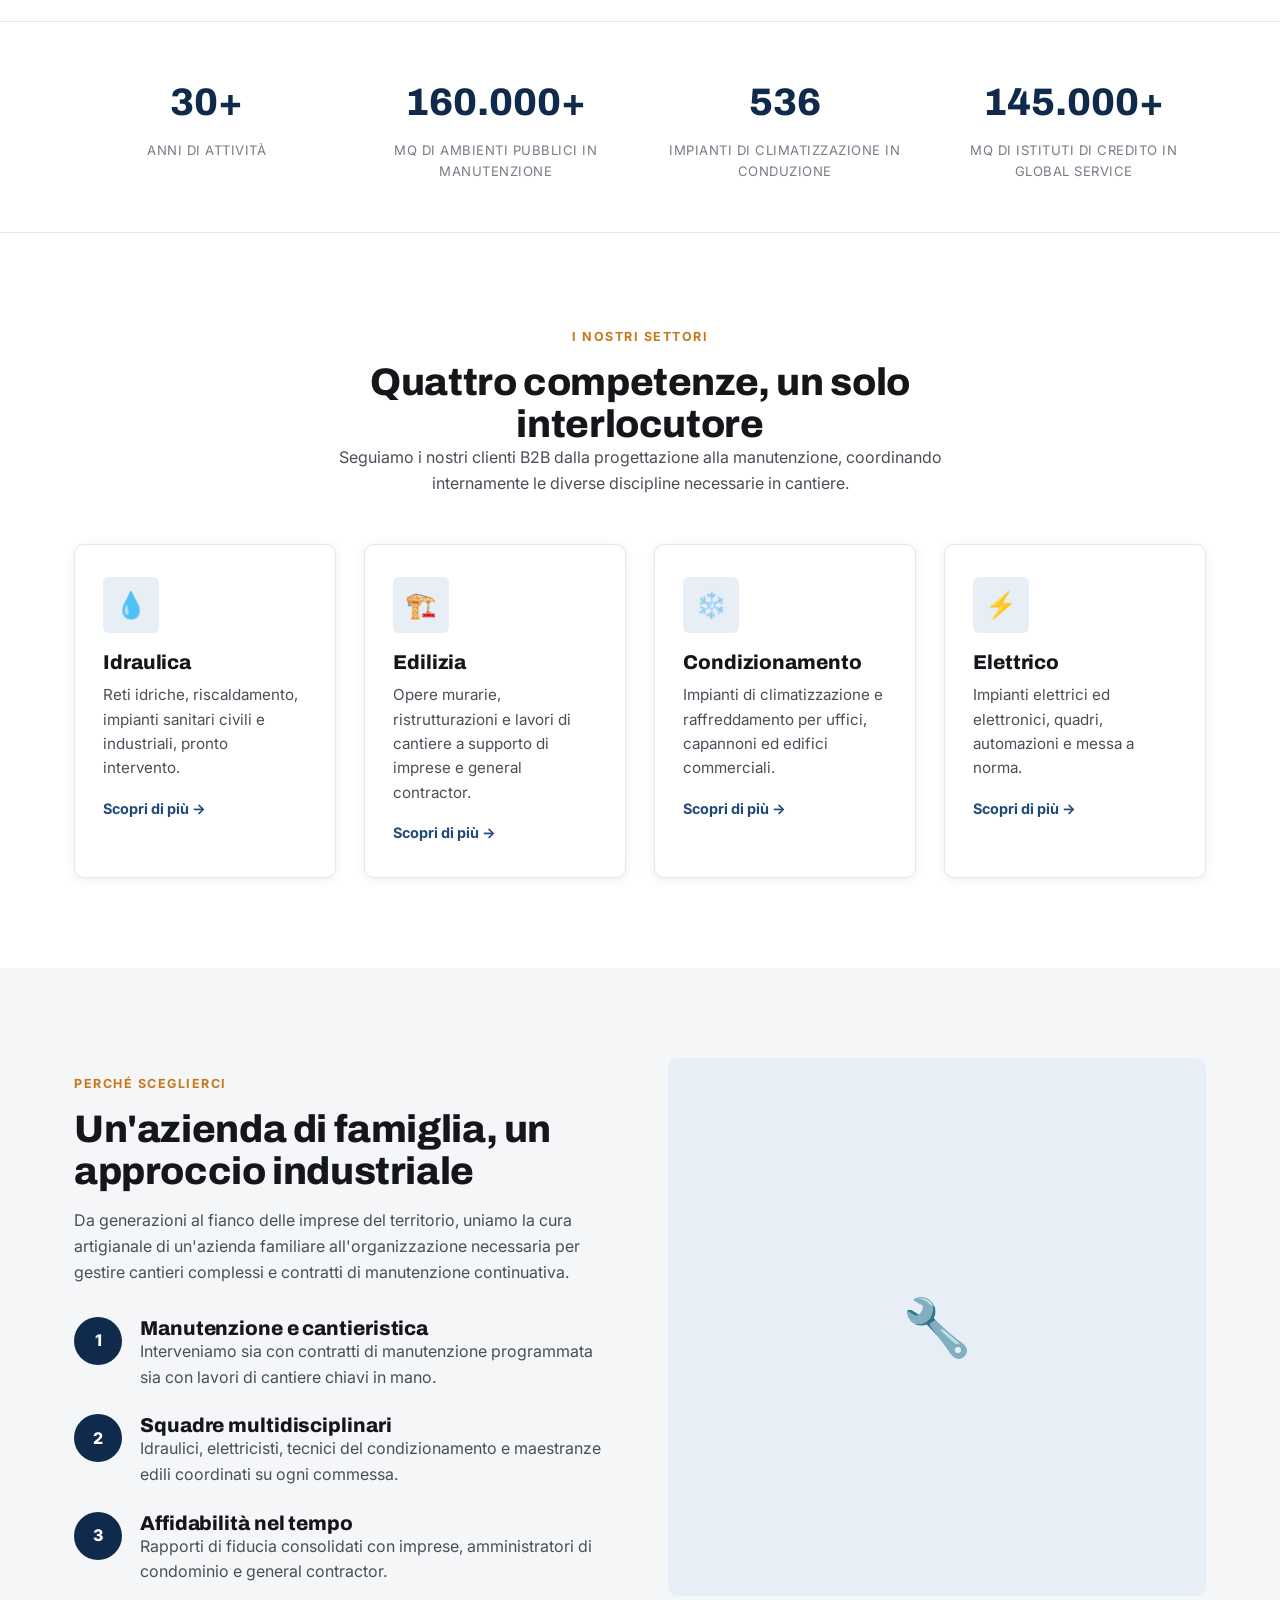
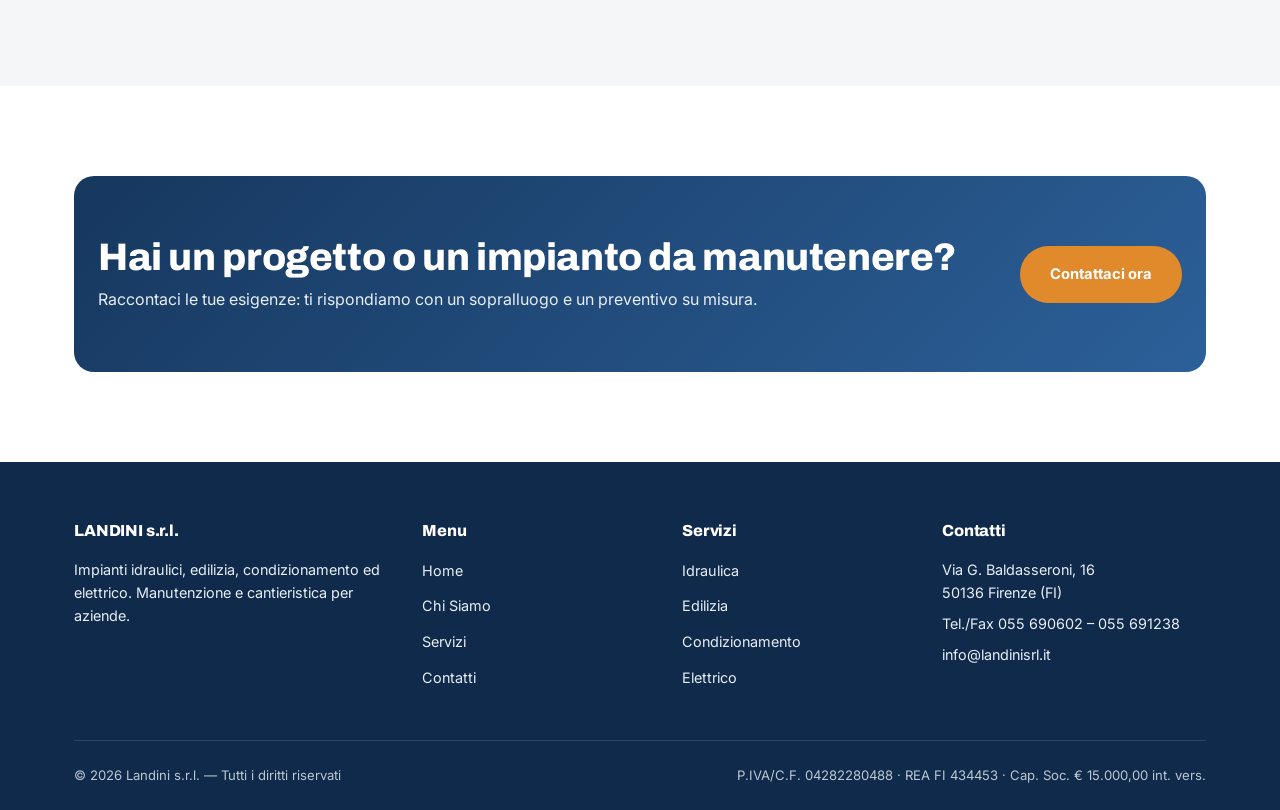
==== commit 9f8a4aba: "add pics" ====
--- a/index.html
+++ b/index.html
@@ -8,7 +8,7 @@
   <link rel="preconnect" href="https://fonts.googleapis.com">
   <link rel="preconnect" href="https://fonts.gstatic.com" crossorigin>
   <link href="https://fonts.googleapis.com/css2?family=Archivo:wght@700;800&family=Inter:wght@400;500;600;700&display=swap" rel="stylesheet">
-  <link rel="stylesheet" href="css/style.css?v=5">
+  <link rel="stylesheet" href="css/style.css?v=6">
 </head>
 <body>
 
@@ -16,7 +16,7 @@
     <div class="container header-inner">
       <a href="index.html" class="logo">
         <span class="logo-name">LANDINI <span>s.r.l.</span></span>
-        <span class="logo-tagline">Impianti &amp; Cantieristica dal [ANNO]</span>
+        <span class="logo-tagline">Impianti &amp; Cantieristica da oltre 30 anni</span>
       </a>
       <nav class="main-nav">
         <ul>
@@ -80,6 +80,9 @@
         <span class="marquee-item"><img src="images/clienti/trigano.svg" alt="Trigano"></span>
         <span class="marquee-item"><img src="images/clienti/siram-veolia.svg" alt="Siram Veolia"></span>
         <span class="marquee-item"><img src="images/clienti/publiacqua.png" alt="Publiacqua"></span>
+        <span class="marquee-item"><img src="images/clienti/autostrade.svg" alt="Autostrade per l'Italia"></span>
+        <span class="marquee-item"><img src="images/clienti/banco-bpm.svg" alt="Banco BPM"></span>
+        <span class="marquee-item"><img src="images/clienti/regione-toscana.svg" alt="Regione Toscana"></span>
         <!-- duplicato per loop continuo -->
         <span class="marquee-item"><img src="images/clienti/mps.svg" alt="Monte dei Paschi di Siena"></span>
         <span class="marquee-item"><img src="images/clienti/ferragamo.svg" alt="Salvatore Ferragamo"></span>
@@ -89,6 +92,9 @@
         <span class="marquee-item"><img src="images/clienti/trigano.svg" alt="Trigano"></span>
         <span class="marquee-item"><img src="images/clienti/siram-veolia.svg" alt="Siram Veolia"></span>
         <span class="marquee-item"><img src="images/clienti/publiacqua.png" alt="Publiacqua"></span>
+        <span class="marquee-item"><img src="images/clienti/autostrade.svg" alt="Autostrade per l'Italia"></span>
+        <span class="marquee-item"><img src="images/clienti/banco-bpm.svg" alt="Banco BPM"></span>
+        <span class="marquee-item"><img src="images/clienti/regione-toscana.svg" alt="Regione Toscana"></span>
       </div>
     </div>
   </section>
@@ -96,20 +102,20 @@
   <section class="stats">
     <div class="container stats-grid">
       <div>
-        <div class="stat-number">[XX]+</div>
+        <div class="stat-number">30+</div>
         <div class="stat-label">Anni di attivit&agrave;</div>
       </div>
       <div>
-        <div class="stat-number">[XXX]+</div>
-        <div class="stat-label">Cantieri seguiti</div>
-      </div>
-      <div>
-        <div class="stat-number">[XX]+</div>
-        <div class="stat-label">Clienti aziendali</div>
-      </div>
-      <div>
-        <div class="stat-number">4</div>
-        <div class="stat-label">Settori di competenza</div>
+        <div class="stat-number">160.000+</div>
+        <div class="stat-label">Mq di ambienti pubblici in manutenzione</div>
+      </div>
+      <div>
+        <div class="stat-number">536</div>
+        <div class="stat-label">Impianti di climatizzazione in conduzione</div>
+      </div>
+      <div>
+        <div class="stat-number">145.000+</div>
+        <div class="stat-label">Mq di istituti di credito in global service</div>
       </div>
     </div>
   </section>
--- a/css/style.css
+++ b/css/style.css
@@ -679,6 +679,19 @@
   font-weight: 800;
 }
 
+.check-list li {
+  padding: 8px 0;
+  color: var(--gray-700);
+  display: flex;
+  gap: 10px;
+}
+
+.check-list li::before {
+  content: "\2713";
+  color: var(--orange-500);
+  font-weight: 800;
+}
+
 /* ---------- Timeline (storia) ---------- */
 .timeline {
   position: relative;
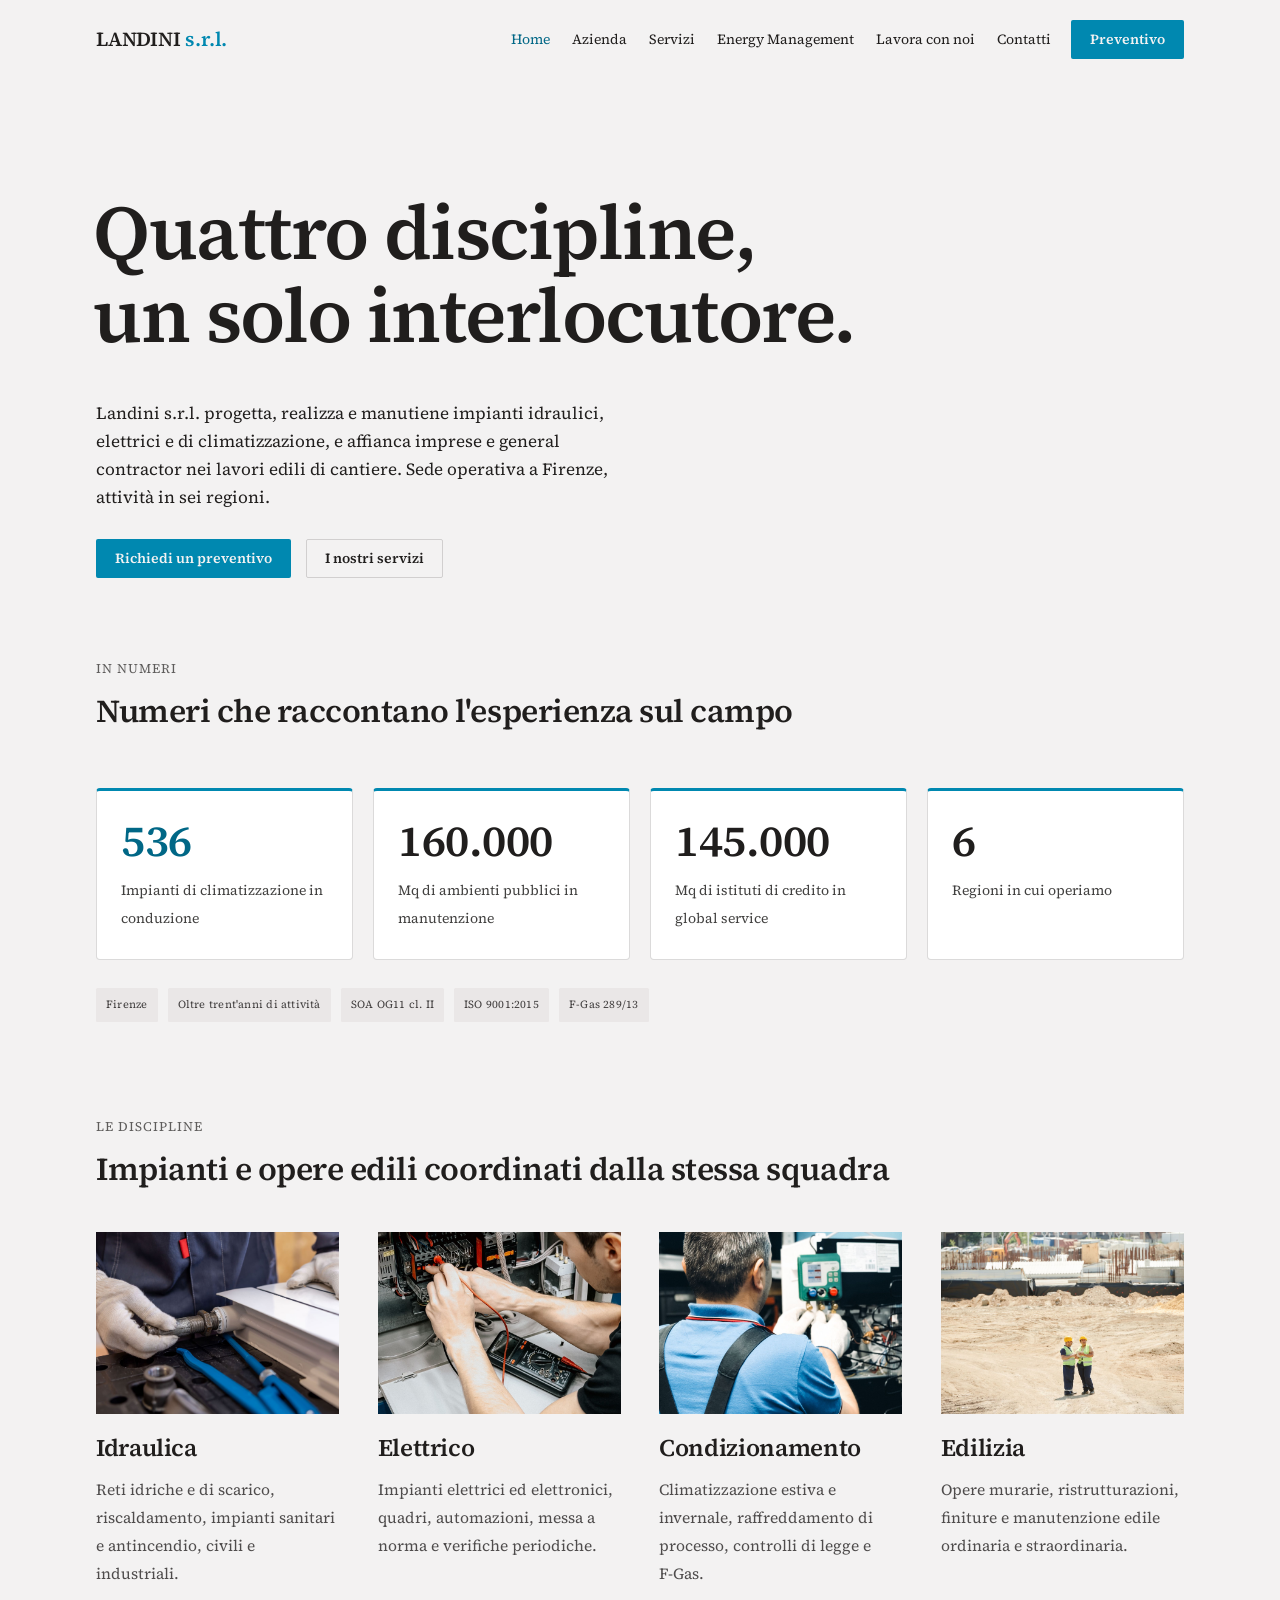
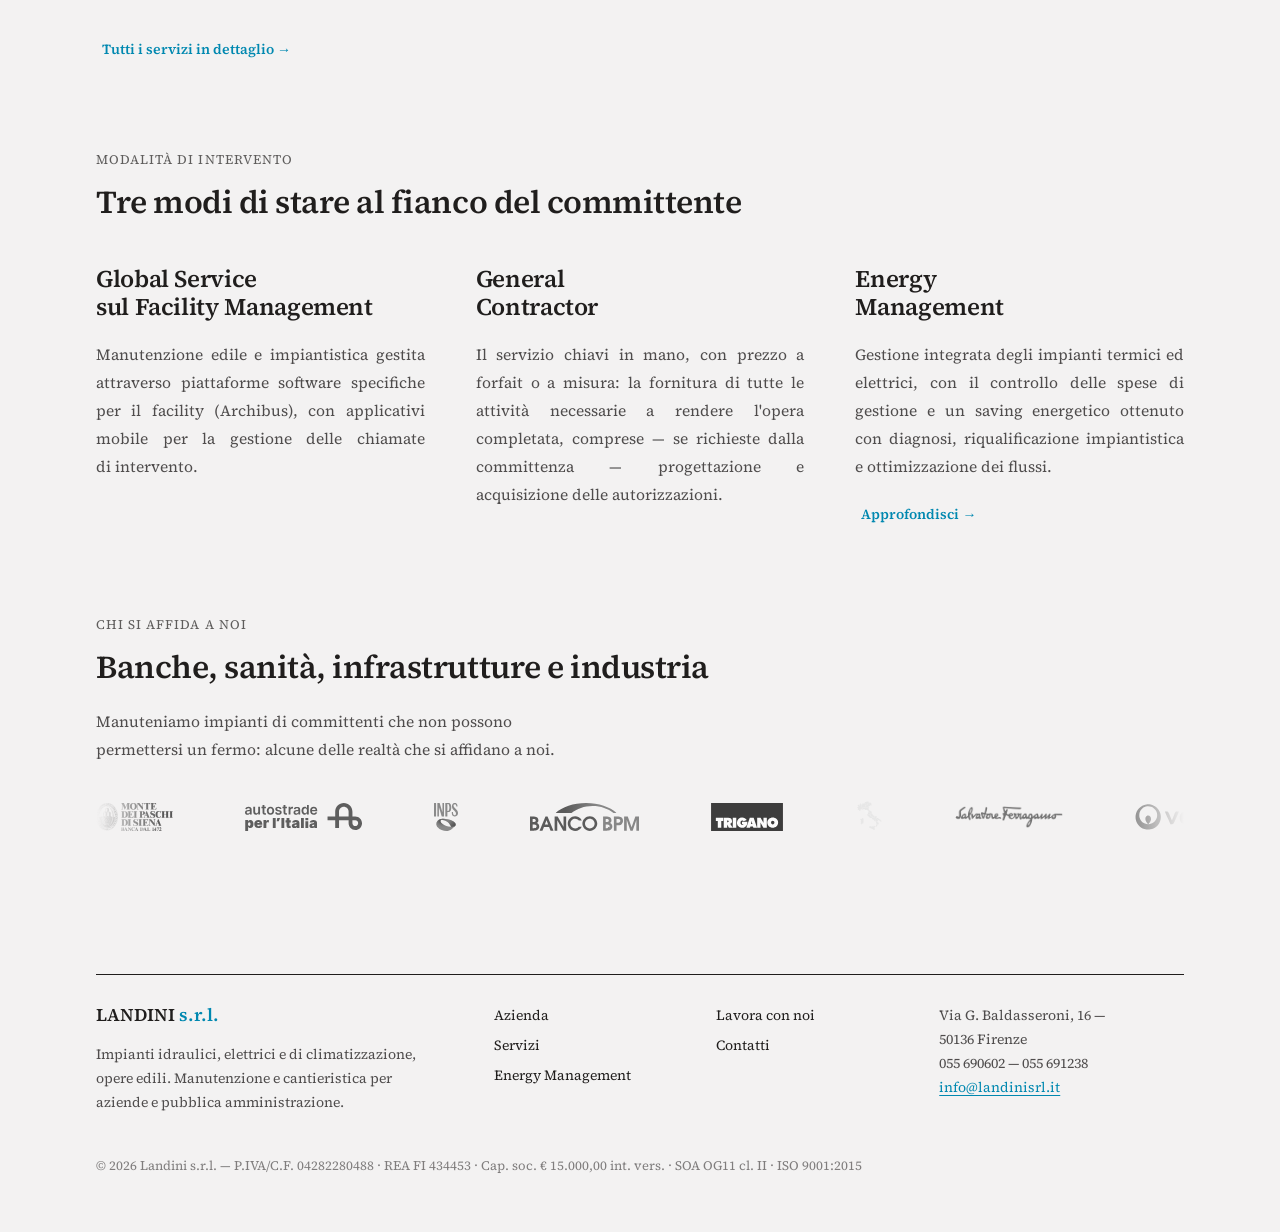
==== commit 91101637: "layout change" ====
--- a/index.html
+++ b/index.html
@@ -1,250 +1,172 @@
 <!DOCTYPE html>
 <html lang="it">
 <head>
-  <meta charset="UTF-8">
-  <meta name="viewport" content="width=device-width, initial-scale=1.0">
-  <title>Landini s.r.l. | Impianti Idraulici, Edili, Condizionamento ed Elettrici a Firenze</title>
-  <meta name="description" content="Landini s.r.l. - Azienda fiorentina specializzata in impianti idraulici, edilizia, condizionamento e raffreddamento, impianti elettrici. Manutenzione e cantieristica per il settore B2B.">
-  <link rel="preconnect" href="https://fonts.googleapis.com">
-  <link rel="preconnect" href="https://fonts.gstatic.com" crossorigin>
-  <link href="https://fonts.googleapis.com/css2?family=Archivo:wght@700;800&family=Inter:wght@400;500;600;700&display=swap" rel="stylesheet">
-  <link rel="stylesheet" href="css/style.css?v=6">
+<meta charset="UTF-8">
+<meta name="viewport" content="width=device-width, initial-scale=1">
+<title>Landini s.r.l. — Impianti e manutenzione, Firenze</title>
+<meta name="description" content="Landini s.r.l. — impianti idraulici, elettrici e di climatizzazione, opere edili. Manutenzione e cantieristica per aziende e pubblica amministrazione. Sede a Firenze, attività in sei regioni.">
+<link rel="stylesheet" href="css/style.css">
 </head>
 <body>
 
-  <header class="site-header">
-    <div class="container header-inner">
-      <a href="index.html" class="logo">
-        <span class="logo-name">LANDINI <span>s.r.l.</span></span>
-        <span class="logo-tagline">Impianti &amp; Cantieristica da oltre 30 anni</span>
-      </a>
-      <nav class="main-nav">
-        <ul>
-          <li><a href="index.html" class="active">Home</a></li>
-          <li><a href="chi-siamo.html">Chi Siamo</a></li>
-          <li><a href="servizi.html">Servizi</a></li>
-          <li><a href="contatti.html">Contatti</a></li>
-        </ul>
-      </nav>
-      <div class="nav-actions">
-        <a href="contatti.html" class="btn btn-outline-dark btn-sm">Contattaci</a>
-        <a href="contatti.html" class="btn btn-primary btn-sm">Preventivo &rarr;</a>
-      </div>
-      <button class="nav-toggle" aria-label="Apri menu">
-        <span></span><span></span><span></span>
-      </button>
-    </div>
-  </header>
+<nav class="nav">
+  <a href="index.html" class="nav-brand">LANDINI <span style="color:var(--color-accent)">s.r.l.</span></a>
+  <div class="navlinks">
+    <a class="navlink" href="index.html" aria-current="page">Home</a>
+    <a class="navlink" href="azienda.html">Azienda</a>
+    <a class="navlink" href="servizi.html">Servizi</a>
+    <a class="navlink" href="energy-management.html">Energy Management</a>
+    <a class="navlink" href="lavora-con-noi.html">Lavora con noi</a>
+    <a class="navlink" href="contatti.html">Contatti</a>
+  </div>
+  <a href="contatti.html" class="btn btn-primary">Preventivo</a>
+</nav>
 
-  <section class="hero">
-    <div class="hero-deco"><span></span><span></span><span></span></div>
-    <div class="container hero-inner">
-      <p class="eyebrow">Idraulica &middot; Edilizia &middot; Condizionamento &middot; Elettrico</p>
-      <h1>Impianti e cantieristica su cui le aziende possono contare</h1>
-      <p class="lead">Landini s.r.l. progetta, installa e manutiene impianti idraulici, elettrici e di condizionamento/raffreddamento, affiancando le imprese anche nei lavori edili di cantiere. Un unico partner per manutenzione ordinaria e nuove realizzazioni.</p>
-      <div class="hero-actions">
-        <a href="contatti.html" class="btn btn-primary">Richiedi un preventivo &rarr;</a>
-        <a href="servizi.html" class="btn btn-outline-dark">Scopri i servizi</a>
-      </div>
-      <div class="hero-badges">
-        <span class="hero-badge">Assistenza B2B</span>
-        <span class="hero-badge">Interventi in tutta la Toscana</span>
-        <span class="hero-badge">Squadre tecniche qualificate</span>
-      </div>
-    </div>
-    <div class="container">
-      <div class="hero-visual">
-        <div class="blob blob-1"></div>
-        <div class="blob blob-2"></div>
-        <div class="hero-visual-badges">
-          <div class="hero-visual-badge"><span class="ico">&#128167;</span> Idraulica</div>
-          <div class="hero-visual-badge"><span class="ico">&#127959;&#65039;</span> Edilizia</div>
-          <div class="hero-visual-badge"><span class="ico">&#10052;&#65039;</span> Condizionamento</div>
-          <div class="hero-visual-badge"><span class="ico">&#9889;</span> Elettrico</div>
-        </div>
-      </div>
+<main>
+  <section class="section-hero-home">
+    <h1 style="font-size:clamp(42px,6vw,80px);line-height:clamp(45.5px,6.5vw,86.5px);letter-spacing:-0.02em;margin:0 0 0 -0.035em">
+      <span style="display:block">Quattro discipline,</span>
+      <span style="display:block">un solo interlocutore.</span>
+    </h1>
+    <p style="font-size:17px;line-height:28px;max-width:58ch;margin:42px 0 0">Landini s.r.l. progetta, realizza e manutiene impianti idraulici, elettrici e di climatizzazione, e affianca imprese e general contractor nei lavori edili di cantiere. Sede operativa a Firenze, attività in sei regioni.</p>
+    <div style="display:flex;gap:15px;flex-wrap:wrap;margin-top:28px">
+      <a href="contatti.html" class="btn btn-primary">Richiedi un preventivo</a>
+      <a href="servizi.html" class="btn btn-secondary">I nostri servizi</a>
     </div>
   </section>
 
-  <section class="marquee-section">
-    <div class="container">
-      <p class="marquee-label">Alcuni dei nostri clienti</p>
+  <section class="section" style="padding-top:0">
+    <span class="eyebrow">In numeri</span>
+    <h2 style="font-size:32px;line-height:42px;letter-spacing:-0.015em;margin:0 0 28px">Numeri che raccontano l'esperienza sul campo</h2>
+    <div class="stat-grid">
+      <div class="stat-card"><span class="num num-accent">536</span><span class="label">Impianti di climatizzazione in conduzione</span></div>
+      <div class="stat-card"><span class="num">160.000</span><span class="label">Mq di ambienti pubblici in manutenzione</span></div>
+      <div class="stat-card"><span class="num">145.000</span><span class="label">Mq di istituti di credito in global service</span></div>
+      <div class="stat-card"><span class="num">6</span><span class="label">Regioni in cui operiamo</span></div>
     </div>
-    <div class="marquee">
-      <div class="marquee-track">
-        <span class="marquee-item"><img src="images/clienti/mps.svg" alt="Monte dei Paschi di Siena"></span>
-        <span class="marquee-item"><img src="images/clienti/ferragamo.svg" alt="Salvatore Ferragamo"></span>
-        <span class="marquee-item"><img src="images/clienti/inps.svg" alt="INPS"></span>
-        <span class="marquee-item"><img src="images/clienti/renovit.png" alt="Renovit"></span>
-        <span class="marquee-item"><img src="images/clienti/ospedale-siena.png" alt="Azienda Ospedaliero-Universitaria Senese"></span>
-        <span class="marquee-item"><img src="images/clienti/trigano.svg" alt="Trigano"></span>
-        <span class="marquee-item"><img src="images/clienti/siram-veolia.svg" alt="Siram Veolia"></span>
-        <span class="marquee-item"><img src="images/clienti/publiacqua.png" alt="Publiacqua"></span>
-        <span class="marquee-item"><img src="images/clienti/autostrade.svg" alt="Autostrade per l'Italia"></span>
-        <span class="marquee-item"><img src="images/clienti/banco-bpm.svg" alt="Banco BPM"></span>
-        <span class="marquee-item"><img src="images/clienti/regione-toscana.svg" alt="Regione Toscana"></span>
-        <!-- duplicato per loop continuo -->
-        <span class="marquee-item"><img src="images/clienti/mps.svg" alt="Monte dei Paschi di Siena"></span>
-        <span class="marquee-item"><img src="images/clienti/ferragamo.svg" alt="Salvatore Ferragamo"></span>
-        <span class="marquee-item"><img src="images/clienti/inps.svg" alt="INPS"></span>
-        <span class="marquee-item"><img src="images/clienti/renovit.png" alt="Renovit"></span>
-        <span class="marquee-item"><img src="images/clienti/ospedale-siena.png" alt="Azienda Ospedaliero-Universitaria Senese"></span>
-        <span class="marquee-item"><img src="images/clienti/trigano.svg" alt="Trigano"></span>
-        <span class="marquee-item"><img src="images/clienti/siram-veolia.svg" alt="Siram Veolia"></span>
-        <span class="marquee-item"><img src="images/clienti/publiacqua.png" alt="Publiacqua"></span>
-        <span class="marquee-item"><img src="images/clienti/autostrade.svg" alt="Autostrade per l'Italia"></span>
-        <span class="marquee-item"><img src="images/clienti/banco-bpm.svg" alt="Banco BPM"></span>
-        <span class="marquee-item"><img src="images/clienti/regione-toscana.svg" alt="Regione Toscana"></span>
-      </div>
+    <div style="display:flex;flex-wrap:wrap;gap:10px;margin-top:28px">
+      <span class="tag tag-neutral">Firenze</span>
+      <span class="tag tag-neutral">Oltre trent'anni di attività</span>
+      <span class="tag tag-neutral">SOA OG11 cl. II</span>
+      <span class="tag tag-neutral">ISO 9001:2015</span>
+      <span class="tag tag-neutral">F-Gas 289/13</span>
     </div>
   </section>
 
-  <section class="stats">
-    <div class="container stats-grid">
+  <section class="section" style="padding-top:14px">
+    <span class="eyebrow">Le discipline</span>
+    <h2 style="font-size:32px;line-height:42px;letter-spacing:-0.015em;margin:0 0 42px">Impianti e opere edili coordinati dalla stessa squadra</h2>
+    <div class="g4">
       <div>
-        <div class="stat-number">30+</div>
-        <div class="stat-label">Anni di attivit&agrave;</div>
+        <figure style="aspect-ratio:4/3;margin:0 0 20px">
+      <img src="images/servizi/idraulica.jpg" alt="Impianti idraulici" style="width:100%;height:100%;object-fit:cover">
+</figure>
+        <h3 style="font-size:24px;line-height:28px;margin:0">Idraulica</h3>
+        <p style="font-size:15.5px;line-height:28px;margin:14px 0 0" class="text-muted">Reti idriche e di scarico, riscaldamento, impianti sanitari e antincendio, civili e industriali.</p>
       </div>
       <div>
-        <div class="stat-number">160.000+</div>
-        <div class="stat-label">Mq di ambienti pubblici in manutenzione</div>
+        <figure style="aspect-ratio:4/3;margin:0 0 20px">
+      <img src="images/servizi/elettrico.jpg" alt="Impianti elettrici" style="width:100%;height:100%;object-fit:cover">
+</figure>
+        <h3 style="font-size:24px;line-height:28px;margin:0">Elettrico</h3>
+        <p style="font-size:15.5px;line-height:28px;margin:14px 0 0" class="text-muted">Impianti elettrici ed elettronici, quadri, automazioni, messa a norma e verifiche periodiche.</p>
       </div>
       <div>
-        <div class="stat-number">536</div>
-        <div class="stat-label">Impianti di climatizzazione in conduzione</div>
+        <figure style="aspect-ratio:4/3;margin:0 0 20px">
+      <img src="images/servizi/condizionamento.jpg" alt="Condizionamento e raffreddamento" style="width:100%;height:100%;object-fit:cover">
+</figure>
+        <h3 style="font-size:24px;line-height:28px;margin:0">Condizionamento</h3>
+        <p style="font-size:15.5px;line-height:28px;margin:14px 0 0" class="text-muted">Climatizzazione estiva e invernale, raffreddamento di processo, controlli di legge e F-Gas.</p>
       </div>
       <div>
-        <div class="stat-number">145.000+</div>
-        <div class="stat-label">Mq di istituti di credito in global service</div>
+        <figure style="aspect-ratio:4/3;margin:0 0 20px">
+      <img src="images/servizi/edilizia.jpg" alt="Edilizia" style="width:100%;height:100%;object-fit:cover">
+</figure>
+        <h3 style="font-size:24px;line-height:28px;margin:0">Edilizia</h3>
+        <p style="font-size:15.5px;line-height:28px;margin:14px 0 0" class="text-muted">Opere murarie, ristrutturazioni, finiture e manutenzione edile ordinaria e straordinaria.</p>
+      </div>
+    </div>
+    <div style="margin-top:42px"><a href="servizi.html" class="btn btn-ghost">Tutti i servizi in dettaglio →</a></div>
+  </section>
+
+  <section class="section">
+    <span class="eyebrow">Modalità di intervento</span>
+    <h2 style="font-size:32px;line-height:42px;letter-spacing:-0.015em;margin:0 0 42px">Tre modi di stare al fianco del committente</h2>
+    <div class="g3">
+      <div>
+        <h3 style="font-size:24px;line-height:28px;margin:0">Global Service<br>sul Facility Management</h3>
+        <p class="jt text-muted" style="font-size:15.5px;line-height:28px;margin:20px 0 0">Manutenzione edile e impiantistica gestita attraverso piattaforme software specifiche per il facility (Archibus), con applicativi mobile per la gestione delle chiamate di intervento.</p>
+      </div>
+      <div>
+        <h3 style="font-size:24px;line-height:28px;margin:0">General<br>Contractor</h3>
+        <p class="jt text-muted" style="font-size:15.5px;line-height:28px;margin:20px 0 0">Il servizio chiavi in mano, con prezzo a forfait o a misura: la fornitura di tutte le attività necessarie a rendere l'opera completata, comprese — se richieste dalla committenza — progettazione e acquisizione delle autorizzazioni.</p>
+      </div>
+      <div>
+        <h3 style="font-size:24px;line-height:28px;margin:0">Energy<br>Management</h3>
+        <p class="jt text-muted" style="font-size:15.5px;line-height:28px;margin:20px 0 0">Gestione integrata degli impianti termici ed elettrici, con il controllo delle spese di gestione e un saving energetico ottenuto con diagnosi, riqualificazione impiantistica e ottimizzazione dei flussi.</p>
+        <a href="energy-management.html" class="btn btn-ghost" style="margin-top:14px">Approfondisci →</a>
       </div>
     </div>
   </section>
 
   <section class="section">
-    <div class="container">
-      <div class="section-header center">
-        <p class="eyebrow">I nostri settori</p>
-        <h2>Quattro competenze, un solo interlocutore</h2>
-        <p>Seguiamo i nostri clienti B2B dalla progettazione alla manutenzione, coordinando internamente le diverse discipline necessarie in cantiere.</p>
-      </div>
-      <div class="grid grid-4">
-        <div class="card">
-          <div class="card-icon">&#128167;</div>
-          <h3>Idraulica</h3>
-          <p>Reti idriche, riscaldamento, impianti sanitari civili e industriali, pronto intervento.</p>
-          <a href="servizi.html#idraulica" class="card-link">Scopri di pi&ugrave; &rarr;</a>
-        </div>
-        <div class="card">
-          <div class="card-icon">&#127959;&#65039;</div>
-          <h3>Edilizia</h3>
-          <p>Opere murarie, ristrutturazioni e lavori di cantiere a supporto di imprese e general contractor.</p>
-          <a href="servizi.html#edilizia" class="card-link">Scopri di pi&ugrave; &rarr;</a>
-        </div>
-        <div class="card">
-          <div class="card-icon">&#10052;&#65039;</div>
-          <h3>Condizionamento</h3>
-          <p>Impianti di climatizzazione e raffreddamento per uffici, capannoni ed edifici commerciali.</p>
-          <a href="servizi.html#condizionamento" class="card-link">Scopri di pi&ugrave; &rarr;</a>
-        </div>
-        <div class="card">
-          <div class="card-icon">&#9889;</div>
-          <h3>Elettrico</h3>
-          <p>Impianti elettrici ed elettronici, quadri, automazioni e messa a norma.</p>
-          <a href="servizi.html#elettrico" class="card-link">Scopri di pi&ugrave; &rarr;</a>
-        </div>
+    <span class="eyebrow">Chi si affida a noi</span>
+    <h2 style="font-size:32px;line-height:42px;letter-spacing:-0.015em;margin:0 0 20px">Banche, sanità, infrastrutture e industria</h2>
+    <p class="text-muted" style="font-size:15.5px;line-height:28px;max-width:58ch;margin:0 0 36px">Manuteniamo impianti di committenti che non possono permettersi un fermo: alcune delle realtà che si affidano a noi.</p>
+    <div class="marquee">
+      <div class="marquee-track">
+        <img src="images/clienti/mps.svg" alt="Monte dei Paschi di Siena">
+        <img src="images/clienti/autostrade.svg" alt="Autostrade per l'Italia">
+        <img src="images/clienti/inps.svg" alt="INPS">
+        <img src="images/clienti/banco-bpm.svg" alt="Banco BPM">
+        <img src="images/clienti/trigano.svg" alt="Trigano">
+        <img src="images/clienti/regione-toscana.svg" alt="Regione Toscana" style="height:34px;width:28px">
+        <img src="images/clienti/ferragamo.svg" alt="Salvatore Ferragamo" style="height:22px">
+        <img src="images/clienti/siram-veolia.svg" alt="Siram Veolia" style="height:26px">
+        <img src="images/clienti/publiacqua.png" alt="Publiacqua" style="height:30px">
+        <img src="images/clienti/ospedale-siena.png" alt="Azienda Ospedaliero-Universitaria Senese" style="height:34px">
+        <img src="images/clienti/renovit.png" alt="Renovit" style="height:26px">
+        <img src="images/clienti/mps.svg" alt="" aria-hidden="true">
+        <img src="images/clienti/autostrade.svg" alt="" aria-hidden="true">
+        <img src="images/clienti/inps.svg" alt="" aria-hidden="true">
+        <img src="images/clienti/banco-bpm.svg" alt="" aria-hidden="true">
+        <img src="images/clienti/trigano.svg" alt="" aria-hidden="true">
+        <img src="images/clienti/regione-toscana.svg" alt="" aria-hidden="true" style="height:34px;width:28px">
+        <img src="images/clienti/ferragamo.svg" alt="" aria-hidden="true" style="height:22px">
+        <img src="images/clienti/siram-veolia.svg" alt="" aria-hidden="true" style="height:26px">
+        <img src="images/clienti/publiacqua.png" alt="" aria-hidden="true" style="height:30px">
+        <img src="images/clienti/ospedale-siena.png" alt="" aria-hidden="true" style="height:34px">
+        <img src="images/clienti/renovit.png" alt="" aria-hidden="true" style="height:26px">
       </div>
     </div>
   </section>
+</main>
 
-  <section class="section section-alt">
-    <div class="container">
-      <div class="grid grid-2" style="align-items:center; gap:56px;">
-        <div>
-          <p class="eyebrow">Perch&eacute; sceglierci</p>
-          <h2>Un'azienda di famiglia, un approccio industriale</h2>
-          <p style="margin-top:16px;">Da generazioni al fianco delle imprese del territorio, uniamo la cura artigianale di un'azienda familiare all'organizzazione necessaria per gestire cantieri complessi e contratti di manutenzione continuativa.</p>
-          <div class="grid" style="margin-top:32px; gap:24px;">
-            <div class="value-item">
-              <div class="value-icon">1</div>
-              <div>
-                <h3>Manutenzione e cantieristica</h3>
-                <p>Interveniamo sia con contratti di manutenzione programmata sia con lavori di cantiere chiavi in mano.</p>
-              </div>
-            </div>
-            <div class="value-item">
-              <div class="value-icon">2</div>
-              <div>
-                <h3>Squadre multidisciplinari</h3>
-                <p>Idraulici, elettricisti, tecnici del condizionamento e maestranze edili coordinati su ogni commessa.</p>
-              </div>
-            </div>
-            <div class="value-item">
-              <div class="value-icon">3</div>
-              <div>
-                <h3>Affidabilit&agrave; nel tempo</h3>
-                <p>Rapporti di fiducia consolidati con imprese, amministratori di condominio e general contractor.</p>
-              </div>
-            </div>
-          </div>
-        </div>
-        <div class="service-media" style="aspect-ratio:1/1;">&#128295;</div>
-      </div>
+<footer class="site-footer">
+  <hr class="hr-thin" style="margin-bottom:28px">
+  <div class="footer-grid">
+    <div>
+      <span class="footer-brand">LANDINI <span style="color:var(--color-accent)">s.r.l.</span></span>
+      <p class="text-muted" style="margin:14px 0 0">Impianti idraulici, elettrici e di climatizzazione, opere edili. Manutenzione e cantieristica per aziende e pubblica amministrazione.</p>
     </div>
-  </section>
+    <div>
+      <a class="navlink" href="azienda.html">Azienda</a>
+      <a class="navlink" href="servizi.html">Servizi</a>
+      <a class="navlink" href="energy-management.html">Energy Management</a>
+    </div>
+    <div>
+      <a class="navlink" href="lavora-con-noi.html">Lavora con noi</a>
+      <a class="navlink" href="contatti.html">Contatti</a>
+    </div>
+    <div class="text-muted">
+      Via G. Baldasseroni, 16 — 50136 Firenze<br>
+      055 690602 — 055 691238<br>
+      <a href="mailto:info@landinisrl.it">info@landinisrl.it</a>
+    </div>
+  </div>
+  <p class="footer-note">© <span id="current-year"></span> Landini s.r.l. — P.IVA/C.F. 04282280488 · REA FI 434453 · Cap. soc. € 15.000,00 int. vers. · SOA OG11 cl. II · ISO 9001:2015</p>
+</footer>
 
-  <section class="section">
-    <div class="container">
-      <div class="cta-band">
-        <div class="container cta-band-inner">
-          <div>
-            <h2>Hai un progetto o un impianto da manutenere?</h2>
-            <p>Raccontaci le tue esigenze: ti rispondiamo con un sopralluogo e un preventivo su misura.</p>
-          </div>
-          <a href="contatti.html" class="btn btn-primary">Contattaci ora</a>
-        </div>
-      </div>
-    </div>
-  </section>
-
-  <footer class="site-footer">
-    <div class="container">
-      <div class="footer-grid">
-        <div>
-          <h4>LANDINI s.r.l.</h4>
-          <p>Impianti idraulici, edilizia, condizionamento ed elettrico. Manutenzione e cantieristica per aziende.</p>
-        </div>
-        <div>
-          <h4>Menu</h4>
-          <ul>
-            <li><a href="index.html">Home</a></li>
-            <li><a href="chi-siamo.html">Chi Siamo</a></li>
-            <li><a href="servizi.html">Servizi</a></li>
-            <li><a href="contatti.html">Contatti</a></li>
-          </ul>
-        </div>
-        <div>
-          <h4>Servizi</h4>
-          <ul>
-            <li><a href="servizi.html#idraulica">Idraulica</a></li>
-            <li><a href="servizi.html#edilizia">Edilizia</a></li>
-            <li><a href="servizi.html#condizionamento">Condizionamento</a></li>
-            <li><a href="servizi.html#elettrico">Elettrico</a></li>
-          </ul>
-        </div>
-        <div>
-          <h4>Contatti</h4>
-          <p>Via G. Baldasseroni, 16<br>50136 Firenze (FI)</p>
-          <p style="margin-top:8px;">Tel./Fax 055 690602 &ndash; 055 691238</p>
-          <p style="margin-top:8px;">info@landinisrl.it</p>
-        </div>
-      </div>
-      <div class="footer-bottom">
-        <span>&copy; <span id="current-year"></span> Landini s.r.l. &mdash; Tutti i diritti riservati</span>
-        <span>P.IVA/C.F. 04282280488 &middot; REA FI 434453 &middot; Cap. Soc. &euro; 15.000,00 int. vers.</span>
-      </div>
-    </div>
-  </footer>
-
-  <script src="js/main.js"></script>
+<script src="js/main.js"></script>
 </body>
 </html>
--- a/css/style.css
+++ b/css/style.css
@@ -1,969 +1,332 @@
-/* ============================================
-   LANDINI s.r.l. - Stylesheet principale
-   ============================================ */
+/* Landini s.r.l. — Broadsheet editorial design system.
+   Self-hosted Source Serif 4, CMYK press-plate photo treatment via js/print-plates.js. */
+
+@font-face {
+  font-family: 'Source Serif 4';
+  font-style: italic;
+  font-weight: 400;
+  font-display: swap;
+  src: url("../fonts/source-serif-4-italic-cyrillic-ext.woff2") format('woff2');
+  unicode-range: U+0460-052F, U+1C80-1C8A, U+20B4, U+2DE0-2DFF, U+A640-A69F, U+FE2E-FE2F;
+}
+@font-face {
+  font-family: 'Source Serif 4';
+  font-style: italic;
+  font-weight: 400;
+  font-display: swap;
+  src: url("../fonts/source-serif-4-italic-cyrillic.woff2") format('woff2');
+  unicode-range: U+0301, U+0400-045F, U+0490-0491, U+04B0-04B1, U+2116;
+}
+@font-face {
+  font-family: 'Source Serif 4';
+  font-style: italic;
+  font-weight: 400;
+  font-display: swap;
+  src: url("../fonts/source-serif-4-italic-greek.woff2") format('woff2');
+  unicode-range: U+0370-0377, U+037A-037F, U+0384-038A, U+038C, U+038E-03A1, U+03A3-03FF;
+}
+@font-face {
+  font-family: 'Source Serif 4';
+  font-style: italic;
+  font-weight: 400;
+  font-display: swap;
+  src: url("../fonts/source-serif-4-italic-vietnamese.woff2") format('woff2');
+  unicode-range: U+0102-0103, U+0110-0111, U+0128-0129, U+0168-0169, U+01A0-01A1, U+01AF-01B0, U+0300-0301, U+0303-0304, U+0308-0309, U+0323, U+0329, U+1EA0-1EF9, U+20AB;
+}
+@font-face {
+  font-family: 'Source Serif 4';
+  font-style: italic;
+  font-weight: 400;
+  font-display: swap;
+  src: url("../fonts/source-serif-4-italic-latin-ext.woff2") format('woff2');
+  unicode-range: U+0100-02BA, U+02BD-02C5, U+02C7-02CC, U+02CE-02D7, U+02DD-02FF, U+0304, U+0308, U+0329, U+1D00-1DBF, U+1E00-1E9F, U+1EF2-1EFF, U+2020, U+20A0-20AB, U+20AD-20C0, U+2113, U+2C60-2C7F, U+A720-A7FF;
+}
+@font-face {
+  font-family: 'Source Serif 4';
+  font-style: italic;
+  font-weight: 400;
+  font-display: swap;
+  src: url("../fonts/source-serif-4-italic-latin.woff2") format('woff2');
+  unicode-range: U+0000-00FF, U+0131, U+0152-0153, U+02BB-02BC, U+02C6, U+02DA, U+02DC, U+0304, U+0308, U+0329, U+2000-206F, U+20AC, U+2122, U+2191, U+2193, U+2212, U+2215, U+FEFF, U+FFFD;
+}
+@font-face {
+  font-family: 'Source Serif 4';
+  font-style: normal;
+  font-weight: 400;
+  font-display: swap;
+  src: url("../fonts/source-serif-4-normal-cyrillic-ext.woff2") format('woff2');
+  unicode-range: U+0460-052F, U+1C80-1C8A, U+20B4, U+2DE0-2DFF, U+A640-A69F, U+FE2E-FE2F;
+}
+@font-face {
+  font-family: 'Source Serif 4';
+  font-style: normal;
+  font-weight: 400;
+  font-display: swap;
+  src: url("../fonts/source-serif-4-normal-cyrillic.woff2") format('woff2');
+  unicode-range: U+0301, U+0400-045F, U+0490-0491, U+04B0-04B1, U+2116;
+}
+@font-face {
+  font-family: 'Source Serif 4';
+  font-style: normal;
+  font-weight: 400;
+  font-display: swap;
+  src: url("../fonts/source-serif-4-normal-greek.woff2") format('woff2');
+  unicode-range: U+0370-0377, U+037A-037F, U+0384-038A, U+038C, U+038E-03A1, U+03A3-03FF;
+}
+@font-face {
+  font-family: 'Source Serif 4';
+  font-style: normal;
+  font-weight: 400;
+  font-display: swap;
+  src: url("../fonts/source-serif-4-normal-vietnamese.woff2") format('woff2');
+  unicode-range: U+0102-0103, U+0110-0111, U+0128-0129, U+0168-0169, U+01A0-01A1, U+01AF-01B0, U+0300-0301, U+0303-0304, U+0308-0309, U+0323, U+0329, U+1EA0-1EF9, U+20AB;
+}
+@font-face {
+  font-family: 'Source Serif 4';
+  font-style: normal;
+  font-weight: 400;
+  font-display: swap;
+  src: url("../fonts/source-serif-4-normal-latin-ext.woff2") format('woff2');
+  unicode-range: U+0100-02BA, U+02BD-02C5, U+02C7-02CC, U+02CE-02D7, U+02DD-02FF, U+0304, U+0308, U+0329, U+1D00-1DBF, U+1E00-1E9F, U+1EF2-1EFF, U+2020, U+20A0-20AB, U+20AD-20C0, U+2113, U+2C60-2C7F, U+A720-A7FF;
+}
+@font-face {
+  font-family: 'Source Serif 4';
+  font-style: normal;
+  font-weight: 400;
+  font-display: swap;
+  src: url("../fonts/source-serif-4-normal-latin.woff2") format('woff2');
+  unicode-range: U+0000-00FF, U+0131, U+0152-0153, U+02BB-02BC, U+02C6, U+02DA, U+02DC, U+0304, U+0308, U+0329, U+2000-206F, U+20AC, U+2122, U+2191, U+2193, U+2212, U+2215, U+FEFF, U+FFFD;
+}
+@font-face {
+  font-family: 'Source Serif 4';
+  font-style: normal;
+  font-weight: 600;
+  font-display: swap;
+  src: url("../fonts/source-serif-4-normal-cyrillic-ext.woff2") format('woff2');
+  unicode-range: U+0460-052F, U+1C80-1C8A, U+20B4, U+2DE0-2DFF, U+A640-A69F, U+FE2E-FE2F;
+}
+@font-face {
+  font-family: 'Source Serif 4';
+  font-style: normal;
+  font-weight: 600;
+  font-display: swap;
+  src: url("../fonts/source-serif-4-normal-cyrillic.woff2") format('woff2');
+  unicode-range: U+0301, U+0400-045F, U+0490-0491, U+04B0-04B1, U+2116;
+}
+@font-face {
+  font-family: 'Source Serif 4';
+  font-style: normal;
+  font-weight: 600;
+  font-display: swap;
+  src: url("../fonts/source-serif-4-normal-greek.woff2") format('woff2');
+  unicode-range: U+0370-0377, U+037A-037F, U+0384-038A, U+038C, U+038E-03A1, U+03A3-03FF;
+}
+@font-face {
+  font-family: 'Source Serif 4';
+  font-style: normal;
+  font-weight: 600;
+  font-display: swap;
+  src: url("../fonts/source-serif-4-normal-vietnamese.woff2") format('woff2');
+  unicode-range: U+0102-0103, U+0110-0111, U+0128-0129, U+0168-0169, U+01A0-01A1, U+01AF-01B0, U+0300-0301, U+0303-0304, U+0308-0309, U+0323, U+0329, U+1EA0-1EF9, U+20AB;
+}
+@font-face {
+  font-family: 'Source Serif 4';
+  font-style: normal;
+  font-weight: 600;
+  font-display: swap;
+  src: url("../fonts/source-serif-4-normal-latin-ext.woff2") format('woff2');
+  unicode-range: U+0100-02BA, U+02BD-02C5, U+02C7-02CC, U+02CE-02D7, U+02DD-02FF, U+0304, U+0308, U+0329, U+1D00-1DBF, U+1E00-1E9F, U+1EF2-1EFF, U+2020, U+20A0-20AB, U+20AD-20C0, U+2113, U+2C60-2C7F, U+A720-A7FF;
+}
+@font-face {
+  font-family: 'Source Serif 4';
+  font-style: normal;
+  font-weight: 600;
+  font-display: swap;
+  src: url("../fonts/source-serif-4-normal-latin.woff2") format('woff2');
+  unicode-range: U+0000-00FF, U+0131, U+0152-0153, U+02BB-02BC, U+02C6, U+02DA, U+02DC, U+0304, U+0308, U+0329, U+2000-206F, U+20AC, U+2122, U+2191, U+2193, U+2212, U+2215, U+FEFF, U+FFFD;
+}
 
 :root {
-  --blue-900: #0f2a4a;
-  --blue-800: #16375e;
-  --blue-700: #1e4a7a;
-  --blue-600: #2c6099;
-  --blue-100: #e8eef5;
-  --orange-500: #e08a2c;
-  --orange-600: #c9761d;
-  --gray-900: #14161a;
-  --gray-700: #4a4f57;
-  --gray-500: #767c86;
-  --gray-200: #e4e7eb;
-  --gray-100: #f4f6f8;
-  --white: #ffffff;
-  --radius: 10px;
-  --radius-sm: 6px;
-  --radius-pill: 999px;
-  --shadow: 0 2px 10px rgba(15, 42, 74, 0.08);
-  --shadow-lg: 0 20px 45px rgba(15, 42, 74, 0.14);
-  --max-width: 1180px;
-  --font: "Inter", "Segoe UI", "Helvetica Neue", Arial, sans-serif;
-  --font-head: "Archivo", "Inter", "Segoe UI", Arial, sans-serif;
-}
-
-* {
-  box-sizing: border-box;
-  margin: 0;
-  padding: 0;
-}
-
-html {
-  scroll-behavior: smooth;
-}
-
+  --color-bg: #f3f2f2;
+  --color-surface: #eae9e9;
+  --color-text: #201e1d;
+  --color-accent: #0088b0;
+  --color-accent-2: #d6006c;
+  --color-divider: color-mix(in srgb, #201e1d 16%, transparent);
+
+  --color-neutral-100: #f8f4f4;
+  --color-neutral-200: #eae7e7;
+  --color-neutral-800: #444141;
+  --color-neutral-900: #2d2b2b;
+
+  --color-accent-100: #e9f8ff;
+  --color-accent-700: #006786;
+  --color-accent-800: #004961;
+
+  --color-accent-2-100: #fff1f4;
+  --color-accent-2-800: #790e3d;
+
+  --color-process-yellow: #edbb00;
+
+  --font-heading: "Source Serif 4", Georgia, serif;
+  --font-heading-weight: 600;
+  --font-body: "Source Serif 4", Georgia, serif;
+
+  --space-1: 5px; --space-2: 10px; --space-3: 15px; --space-4: 20px; --space-6: 30px; --space-8: 40px;
+  --radius-sm: 1px; --radius-md: 2px; --radius-lg: 4px;
+
+  --shadow-sm: 0 1px 2px color-mix(in srgb, #2d2b2b 14%, transparent);
+  --shadow-md: 0 3px 10px color-mix(in srgb, #2d2b2b 16%, transparent);
+}
+
+*, *::before, *::after { box-sizing: border-box; }
+html { -webkit-text-size-adjust: 100%; }
 body {
-  font-family: var(--font);
-  color: var(--gray-900);
-  line-height: 1.6;
-  background: var(--white);
-  overflow-x: hidden;
-}
-
-img {
-  max-width: 100%;
-  display: block;
-}
-
-a {
-  color: inherit;
-  text-decoration: none;
-}
-
-ul {
-  list-style: none;
-}
-
-.container {
-  max-width: var(--max-width);
-  margin: 0 auto;
-  padding: 0 24px;
-}
-
-h1, h2, h3, h4 {
-  font-family: var(--font-head);
-  font-weight: 800;
-  color: var(--gray-900);
-  line-height: 1.1;
-  letter-spacing: -0.01em;
-}
-
-h1 { font-size: clamp(2.4rem, 5vw, 4rem); }
-h2 { font-size: clamp(1.7rem, 3.2vw, 2.4rem); }
-h3 { font-size: 1.25rem; letter-spacing: -0.005em; }
-
-p {
-  color: var(--gray-700);
-}
-
+  margin: 0; background: var(--color-bg); color: var(--color-text);
+  font-family: var(--font-body); font-size: 17px; line-height: 28px; font-weight: 400;
+  text-wrap: pretty;
+}
+h1, h2, h3, h4, h5, h6 {
+  font-family: var(--font-heading); font-weight: var(--font-heading-weight);
+  line-height: 1.12; letter-spacing: -0.015em; margin: 0 0 var(--space-2);
+}
+p { margin: 0 0 var(--space-3); }
+a { color: var(--color-accent); text-underline-offset: 3px; }
+a:hover { color: var(--color-accent-700); }
+img { display: block; max-width: 100%; }
+figure { margin: 0; }
+figcaption {
+  font-size: 11px; margin-top: var(--space-1);
+  color: color-mix(in srgb, var(--color-text) 55%, transparent);
+}
+:focus { outline: none; }
+:focus-visible { outline: 2px solid var(--color-accent); outline-offset: 2px; }
+::selection { background: color-mix(in srgb, var(--color-accent) 30%, transparent); }
+.jt { text-align: justify; hyphens: auto; }
+
+/* — layout — */
+.wrap { max-width: min(2000px, 95vw); margin: 0 auto; padding-left: clamp(20px, 5vw, 72px); padding-right: clamp(20px, 5vw, 72px); }
+.g2 { display: grid; grid-template-columns: repeat(2, minmax(0, 1fr)); gap: 15px; }
+.g3 { display: grid; grid-template-columns: repeat(3, minmax(0, 1fr)); gap: 42px clamp(28px, 4vw, 64px); }
+.g4 { display: grid; grid-template-columns: repeat(4, minmax(0, 1fr)); gap: 42px clamp(24px, 3vw, 48px); }
+.split { display: grid; gap: 28px clamp(24px, 5vw, 96px); align-items: center; }
+.split-57 { grid-template-columns: minmax(0, 5fr) minmax(0, 7fr); }
+.split-75 { grid-template-columns: minmax(0, 7fr) minmax(0, 5fr); }
+.split-66 { grid-template-columns: minmax(0, 6fr) minmax(0, 6fr); align-items: start; }
+.section { max-width: min(2000px, 95vw); margin: 0 auto; padding: 0 clamp(20px, 5vw, 72px) 84px; }
+.section-hero { max-width: min(2000px, 95vw); margin: 0 auto; padding: 84px clamp(20px, 5vw, 72px) 56px; }
+.section-hero-home { max-width: min(2000px, 95vw); margin: 0 auto; padding: 112px clamp(20px, 5vw, 72px) 84px; }
+.section-split { max-width: min(1280px, 95vw); margin: 0 auto; padding: 0 clamp(20px, 5vw, 72px) 84px; }
 .eyebrow {
-  display: inline-block;
-  text-transform: uppercase;
-  letter-spacing: 1.5px;
-  font-size: 0.78rem;
-  font-weight: 700;
-  color: var(--orange-600);
-  margin-bottom: 14px;
-}
-
-.section {
-  padding: 90px 0;
-}
-
-.section-alt {
-  background: var(--gray-100);
-}
-
-.section-header {
-  max-width: 680px;
-  margin-bottom: 48px;
-}
-
-.section-header.center {
-  margin-left: auto;
-  margin-right: auto;
-  text-align: center;
-}
-
-/* ---------- Buttons ---------- */
+  display: block; font-size: 13px; line-height: 14px; letter-spacing: 0.08em;
+  text-transform: uppercase; color: color-mix(in srgb, var(--color-text) 70%, transparent);
+  margin: 0 0 14px;
+}
+
+/* — buttons — */
 .btn {
-  display: inline-flex;
-  align-items: center;
-  gap: 8px;
-  padding: 15px 28px;
-  border-radius: var(--radius-pill);
-  font-weight: 700;
-  font-size: 0.92rem;
-  border: 2px solid transparent;
-  cursor: pointer;
-  transition: all 0.2s ease;
-  white-space: nowrap;
-}
-
-.btn-sm {
-  padding: 10px 20px;
-  font-size: 0.85rem;
-}
-
-.btn-primary {
-  background: var(--orange-500);
-  color: var(--white);
-}
-.btn-primary:hover {
-  background: var(--orange-600);
-}
-
-.btn-outline {
-  background: transparent;
-  border-color: rgba(255,255,255,0.7);
-  color: var(--white);
-}
-.btn-outline:hover {
-  background: var(--white);
-  color: var(--blue-900);
-}
-
-.btn-outline-dark {
-  background: transparent;
-  border-color: var(--gray-200);
-  color: var(--gray-900);
-}
-.btn-outline-dark:hover {
-  border-color: var(--blue-900);
-  background: var(--blue-900);
-  color: var(--white);
-}
-
-.btn-secondary {
-  background: var(--blue-900);
-  color: var(--white);
-}
-.btn-secondary:hover {
-  background: var(--blue-700);
-}
-
-/* ---------- Header ---------- */
-.site-header {
-  position: sticky;
-  top: 0;
-  z-index: 1000;
-  background: rgba(255,255,255,0.92);
-  backdrop-filter: blur(8px);
-  border-bottom: 1px solid var(--gray-200);
-}
-
-.header-inner {
-  display: flex;
-  align-items: center;
-  justify-content: space-between;
-  gap: 24px;
-  padding: 16px 24px;
-}
-
-.logo {
-  display: flex;
-  flex-direction: column;
-  line-height: 1;
-  flex-shrink: 0;
-}
-
-.logo-name {
-  font-family: var(--font-head);
-  font-size: 1.4rem;
-  font-weight: 800;
-  color: var(--blue-900);
-  letter-spacing: -0.01em;
-}
-
-.logo-name span {
-  color: var(--orange-500);
-}
-
-.logo-tagline {
-  font-size: 0.66rem;
-  letter-spacing: 1px;
-  text-transform: uppercase;
-  color: var(--gray-500);
-  margin-top: 4px;
-}
-
-.main-nav {
-  flex: 1;
-  display: flex;
-  justify-content: center;
-}
-
-.main-nav ul {
-  display: flex;
-  gap: 32px;
-  align-items: center;
-}
-
-.main-nav a {
-  font-weight: 600;
-  font-size: 0.92rem;
-  color: var(--gray-900);
-  padding: 8px 0;
-  position: relative;
-}
-
-.main-nav a::after {
-  content: "";
-  position: absolute;
-  left: 0;
-  bottom: 0;
-  width: 0;
-  height: 2px;
-  background: var(--orange-500);
-  transition: width 0.2s ease;
-}
-
-.main-nav a:hover::after,
-.main-nav a.active::after {
-  width: 100%;
-}
-
-.main-nav a.active {
-  color: var(--blue-800);
-}
-
-.nav-actions {
-  display: flex;
-  align-items: center;
-  gap: 10px;
-  flex-shrink: 0;
-}
-
-.nav-toggle {
-  display: none;
-  flex-direction: column;
-  gap: 5px;
-  background: none;
-  border: none;
-  cursor: pointer;
-  padding: 6px;
-}
-
-.nav-toggle span {
-  width: 26px;
-  height: 3px;
-  background: var(--blue-900);
-  border-radius: 2px;
-}
-
-/* ---------- Hero ---------- */
-.hero {
-  position: relative;
-  overflow: hidden;
-  padding: 110px 0 70px;
-  background: var(--white);
-}
-
-.hero-deco {
-  position: absolute;
-  inset: 0;
-  pointer-events: none;
-  overflow: hidden;
-}
-
-.hero-deco span {
-  position: absolute;
-  border-radius: 50%;
-  border: 1px solid var(--gray-200);
-}
-
-.hero-deco span:nth-child(1) { width: 260px; height: 260px; top: -80px; right: 12%; }
-.hero-deco span:nth-child(2) { width: 140px; height: 140px; top: 60px; right: 4%; }
-.hero-deco span:nth-child(3) { width: 420px; height: 420px; top: 40px; right: -140px; }
-
-.hero-inner {
-  position: relative;
-  max-width: 720px;
-}
-
-.hero h1 {
-  margin-bottom: 22px;
-}
-
-.hero p.lead {
-  color: var(--gray-700);
-  font-size: 1.15rem;
-  max-width: 560px;
-  margin-bottom: 32px;
-}
-
-.hero-actions {
-  display: flex;
-  gap: 16px;
-  flex-wrap: wrap;
-}
-
-.hero-badges {
-  display: flex;
-  gap: 12px;
-  margin-top: 40px;
-  flex-wrap: wrap;
-}
-
-.hero-badge {
-  background: var(--gray-100);
-  border: 1px solid var(--gray-200);
-  border-radius: var(--radius-pill);
-  padding: 10px 18px;
-  font-size: 0.82rem;
-  font-weight: 600;
-  color: var(--gray-700);
-}
-
-/* ---------- Hero visual (blob panel) ---------- */
-.hero-visual {
-  position: relative;
-  margin-top: 56px;
-  border-radius: 20px;
-  overflow: hidden;
-  background: var(--gray-100);
-  aspect-ratio: 21/9;
-  border: 1px solid var(--gray-200);
-}
-
-.hero-visual .blob {
-  position: absolute;
-  border-radius: 50%;
-  filter: blur(50px);
-  opacity: 0.85;
-}
-
-.hero-visual .blob-1 {
-  width: 60%;
-  height: 140%;
-  background: radial-gradient(circle at 30% 30%, var(--blue-600), var(--blue-900) 70%);
-  top: -20%;
-  left: 10%;
-}
-
-.hero-visual .blob-2 {
-  width: 40%;
-  height: 100%;
-  background: radial-gradient(circle at 60% 40%, var(--orange-500), transparent 70%);
-  top: 0;
-  right: -5%;
-  opacity: 0.55;
-}
-
-.hero-visual-badges {
-  position: relative;
-  height: 100%;
-  display: flex;
-  align-items: center;
-  justify-content: center;
-  gap: 20px;
-  flex-wrap: wrap;
-  padding: 24px;
-}
-
-.hero-visual-badge {
-  background: rgba(255,255,255,0.94);
-  border-radius: var(--radius);
-  padding: 16px 22px;
-  display: flex;
-  align-items: center;
-  gap: 12px;
-  font-weight: 700;
-  font-size: 0.95rem;
-  color: var(--blue-900);
-  box-shadow: var(--shadow-lg);
-}
-
-.hero-visual-badge .ico {
-  font-size: 1.3rem;
-}
-
-/* ---------- Partner logo marquee ---------- */
-.marquee-section {
-  padding: 56px 0;
-  border-top: 1px solid var(--gray-200);
-  border-bottom: 1px solid var(--gray-200);
-}
-
-.marquee-label {
-  text-align: center;
-  font-size: 0.8rem;
-  font-weight: 700;
-  text-transform: uppercase;
-  letter-spacing: 1px;
-  color: var(--gray-500);
-  margin-bottom: 32px;
-}
-
-.marquee {
-  overflow: hidden;
-  -webkit-mask-image: linear-gradient(90deg, transparent, #000 8%, #000 92%, transparent);
-  mask-image: linear-gradient(90deg, transparent, #000 8%, #000 92%, transparent);
-}
-
-.marquee-track {
-  display: flex;
-  align-items: center;
-  gap: 64px;
-  width: max-content;
-  animation: marquee-scroll 28s linear infinite;
-}
-
-.marquee:hover .marquee-track {
-  animation-play-state: paused;
-}
-
-.marquee-item {
-  display: flex;
-  align-items: center;
-  white-space: nowrap;
-  opacity: 0.7;
-  transition: opacity 0.2s ease, filter 0.2s ease;
-}
-
-.marquee-item img {
-  height: 24px;
-  width: auto;
-  max-width: 90px;
-  object-fit: contain;
-  filter: grayscale(100%);
-  transition: filter 0.2s ease;
-}
-
-.marquee-item:hover {
-  opacity: 1;
-}
-
-.marquee-item:hover img {
-  filter: grayscale(0%);
-}
-
-@keyframes marquee-scroll {
-  from { transform: translateX(0); }
-  to { transform: translateX(-50%); }
-}
-
-/* ---------- Page hero (interior pages) ---------- */
-.page-hero {
-  background: var(--gray-100);
-  padding: 72px 0;
-  border-bottom: 1px solid var(--gray-200);
-}
-
-.breadcrumb {
-  font-size: 0.85rem;
-  color: var(--gray-500);
-  margin-bottom: 16px;
-}
-
-.breadcrumb a {
-  color: var(--gray-500);
-  text-decoration: underline;
-}
-
-.page-hero p {
-  color: var(--gray-700);
-  max-width: 640px;
-  margin-top: 14px;
-  font-size: 1.05rem;
-}
-
-.page-hero-photo {
-  position: relative;
-  background-size: cover;
-  background-position: center;
-  overflow: hidden;
-}
-
-.page-hero-photo::before {
-  content: "";
-  position: absolute;
-  inset: 0;
-  background: linear-gradient(180deg, rgba(15, 23, 42, 0.55), rgba(15, 23, 42, 0.8));
-}
-
-.page-hero-photo .container {
-  position: relative;
-  z-index: 1;
-}
-
-.page-hero-photo h1 {
-  color: var(--white);
-}
-
-.page-hero-photo p {
-  color: rgba(255, 255, 255, 0.85);
-}
-
-.page-hero-photo .breadcrumb,
-.page-hero-photo .breadcrumb a {
-  color: rgba(255, 255, 255, 0.75);
-}
-
-/* ---------- Stats strip ---------- */
-.stats {
-  background: var(--white);
-  padding: 50px 0;
-  border-bottom: 1px solid var(--gray-200);
-}
-
-.stats-grid {
-  display: grid;
-  grid-template-columns: repeat(4, 1fr);
-  gap: 24px;
-  text-align: center;
-}
-
-.stat-number {
-  font-family: var(--font-head);
-  font-size: 2.4rem;
-  font-weight: 800;
-  color: var(--blue-900);
-}
-
-.stat-label {
-  font-size: 0.82rem;
-  color: var(--gray-500);
-  text-transform: uppercase;
-  letter-spacing: 0.5px;
-  margin-top: 6px;
-}
-
-/* ---------- Cards / grids ---------- */
-.grid {
-  display: grid;
-  gap: 28px;
-}
-
-.grid-2 { grid-template-columns: repeat(2, 1fr); }
-.grid-3 { grid-template-columns: repeat(3, 1fr); }
-.grid-4 { grid-template-columns: repeat(4, 1fr); }
-
-.card {
-  background: var(--white);
-  border: 1px solid var(--gray-200);
-  border-radius: var(--radius);
-  padding: 32px 28px;
-  box-shadow: var(--shadow);
-  transition: transform 0.2s ease, box-shadow 0.2s ease;
-}
-
-.card:hover {
-  transform: translateY(-4px);
-  box-shadow: var(--shadow-lg);
-}
-
-.card-icon {
-  width: 56px;
-  height: 56px;
-  border-radius: var(--radius-sm);
-  background: var(--blue-100);
-  display: flex;
-  align-items: center;
-  justify-content: center;
-  font-size: 1.6rem;
-  margin-bottom: 18px;
-}
-
-.card h3 {
-  margin-bottom: 10px;
-}
-
-.card p {
-  font-size: 0.95rem;
-}
-
-.card-link {
-  display: inline-block;
-  margin-top: 16px;
-  font-weight: 700;
-  color: var(--blue-700);
-  font-size: 0.9rem;
-}
-
-/* ---------- Service detail blocks ---------- */
-.service-block {
-  display: grid;
-  grid-template-columns: 1fr 1fr;
-  gap: 48px;
-  align-items: center;
-  padding: 56px 0;
-  border-bottom: 1px solid var(--gray-200);
-}
-
-.service-block:last-child {
-  border-bottom: none;
-}
-
-.service-block.reverse .service-media {
-  order: 2;
-}
-
-.service-media {
-  background: var(--blue-100);
-  border-radius: var(--radius);
-  aspect-ratio: 4/3;
-  display: flex;
-  align-items: center;
-  justify-content: center;
-  overflow: hidden;
-  font-size: 3.5rem;
-  color: var(--blue-700);
-}
-
-.service-media img {
-  width: 100%;
-  height: 100%;
-  object-fit: cover;
-}
-
-.service-tags {
-  display: flex;
-  gap: 10px;
-  margin: 18px 0 10px;
-  flex-wrap: wrap;
-}
-
+  display: inline-flex; align-items: center; justify-content: center; gap: 6px;
+  cursor: pointer; text-decoration: none;
+  font-family: var(--font-heading); font-weight: var(--font-heading-weight);
+  font-size: 14px; line-height: 1.2; color: var(--color-text);
+  background: transparent; border: 1px solid transparent;
+  padding: var(--space-2) calc(var(--space-3) * 1.2);
+  border-radius: var(--radius-md);
+}
+.btn-primary { background: var(--color-accent); color: var(--color-bg); }
+.btn-primary:hover { background: var(--color-accent-700); color: var(--color-bg); }
+.btn-secondary { border-color: var(--color-divider); color: var(--color-text); }
+.btn-secondary:hover { background: color-mix(in srgb, var(--color-text) 7%, transparent); color: var(--color-text); }
+.btn-ghost { color: var(--color-accent); padding-inline: var(--space-1); }
+.btn-ghost:hover { background: color-mix(in srgb, var(--color-accent) 10%, transparent); }
+.btn-block { width: 100%; margin-top: var(--space-2); }
+
+/* — forms — */
+.field { margin-bottom: 15px; }
+.field > label {
+  display: block; font-size: 12px; margin-bottom: 5px;
+  color: color-mix(in srgb, var(--color-text) 70%, transparent);
+}
+.input {
+  width: 100%; min-height: 36px; padding: 6px 10px; font: inherit;
+  font-size: 14px; color: var(--color-text); caret-color: var(--color-accent);
+  background: var(--color-surface);
+  border: 1px solid var(--color-divider); border-radius: var(--radius-md);
+}
+.input::placeholder { color: color-mix(in srgb, var(--color-text) 65%, transparent); opacity: 1; }
+.input:hover { border-color: color-mix(in srgb, var(--color-text) 45%, transparent); }
+.input:focus-visible { border-color: var(--color-accent); outline-offset: 0; }
+textarea.input { min-height: 90px; resize: vertical; }
+
+/* — tags — */
 .tag {
-  background: var(--blue-100);
-  color: var(--blue-800);
-  font-size: 0.78rem;
-  font-weight: 700;
-  padding: 6px 12px;
-  border-radius: var(--radius-pill);
-}
-
-.tag.tag-orange {
-  background: #fbe6cf;
-  color: var(--orange-600);
-}
-
-.service-block ul {
-  margin-top: 16px;
-}
-
-.service-block ul li {
-  padding: 8px 0;
-  color: var(--gray-700);
-  display: flex;
-  gap: 10px;
-}
-
-.service-block ul li::before {
-  content: "\2713";
-  color: var(--orange-500);
-  font-weight: 800;
-}
-
-.check-list li {
-  padding: 8px 0;
-  color: var(--gray-700);
-  display: flex;
-  gap: 10px;
-}
-
-.check-list li::before {
-  content: "\2713";
-  color: var(--orange-500);
-  font-weight: 800;
-}
-
-/* ---------- Timeline (storia) ---------- */
-.timeline {
-  position: relative;
-  padding-left: 32px;
-  border-left: 3px solid var(--blue-100);
-}
-
-.timeline-item {
-  position: relative;
-  padding-bottom: 40px;
-}
-
-.timeline-item:last-child {
-  padding-bottom: 0;
-}
-
-.timeline-item::before {
-  content: "";
-  position: absolute;
-  left: -41px;
-  top: 4px;
-  width: 16px;
-  height: 16px;
-  border-radius: 50%;
-  background: var(--orange-500);
-  border: 3px solid var(--white);
-  box-shadow: 0 0 0 3px var(--blue-100);
-}
-
-.timeline-year {
-  color: var(--orange-600);
-  font-weight: 800;
-  font-size: 0.95rem;
-  margin-bottom: 6px;
-}
-
-/* ---------- Values ---------- */
-.value-item {
-  display: flex;
-  gap: 18px;
-  align-items: flex-start;
-}
-
-.value-icon {
-  width: 48px;
-  height: 48px;
-  flex-shrink: 0;
-  border-radius: 50%;
-  background: var(--blue-900);
-  color: var(--white);
-  display: flex;
-  align-items: center;
-  justify-content: center;
-  font-weight: 800;
-}
-
-/* ---------- CTA band ---------- */
-.cta-band {
-  background: linear-gradient(135deg, var(--blue-800), var(--blue-600));
-  color: var(--white);
-  padding: 60px 0;
-  border-radius: 20px;
-}
-
-.cta-band-inner {
-  display: flex;
-  align-items: center;
-  justify-content: space-between;
-  gap: 24px;
-  flex-wrap: wrap;
-}
-
-.cta-band h2 {
-  color: var(--white);
-  margin-bottom: 8px;
-}
-
-.cta-band p {
-  color: var(--blue-100);
-}
-
-/* ---------- Contact page ---------- */
-.contact-grid {
-  display: grid;
-  grid-template-columns: 0.9fr 1.1fr;
-  gap: 48px;
-}
-
-.contact-info-item {
-  display: flex;
-  gap: 16px;
-  padding: 20px 0;
-  border-bottom: 1px solid var(--gray-200);
-}
-
-.contact-info-item:last-child {
-  border-bottom: none;
-}
-
-.contact-icon {
-  width: 44px;
-  height: 44px;
-  border-radius: 50%;
-  background: var(--blue-100);
-  color: var(--blue-800);
-  display: flex;
-  align-items: center;
-  justify-content: center;
-  flex-shrink: 0;
-  font-weight: 800;
-}
-
-.contact-info-item h4 {
-  color: var(--blue-900);
-  margin-bottom: 4px;
-  font-size: 1rem;
-}
-
-.contact-info-item p, .contact-info-item a {
-  font-size: 0.92rem;
-}
-
-.form-card {
-  background: var(--gray-100);
-  border-radius: var(--radius);
-  padding: 36px;
-}
-
-.form-row {
-  display: grid;
-  grid-template-columns: 1fr 1fr;
-  gap: 18px;
-  margin-bottom: 18px;
-}
-
-.form-group {
-  display: flex;
-  flex-direction: column;
-  gap: 8px;
-  margin-bottom: 18px;
-}
-
-.form-group label {
-  font-size: 0.85rem;
-  font-weight: 700;
-  color: var(--blue-900);
-}
-
-.form-group input,
-.form-group select,
-.form-group textarea {
-  padding: 12px 14px;
-  border: 1px solid var(--gray-200);
-  border-radius: var(--radius-sm);
-  font-family: var(--font);
-  font-size: 0.95rem;
-  background: var(--white);
-}
-
-.form-group textarea {
-  resize: vertical;
-  min-height: 120px;
-}
-
-.form-note {
-  font-size: 0.82rem;
-  color: var(--gray-500);
-  margin-top: 12px;
-}
-
-.map-wrap {
-  border-radius: var(--radius);
-  overflow: hidden;
-  border: 1px solid var(--gray-200);
-  margin-top: 32px;
-}
-
-.map-wrap iframe {
-  width: 100%;
-  height: 360px;
-  border: 0;
-  display: block;
-}
-
-/* ---------- Footer ---------- */
-.site-footer {
-  background: var(--blue-900);
-  color: var(--blue-100);
-  padding: 60px 0 24px;
-}
-
-.footer-grid {
-  display: grid;
-  grid-template-columns: 1.4fr 1fr 1fr 1.2fr;
-  gap: 40px;
-  padding-bottom: 40px;
-  border-bottom: 1px solid rgba(255,255,255,0.12);
-}
-
-.footer-grid h4 {
-  font-family: var(--font-head);
-  color: var(--white);
-  margin-bottom: 18px;
-  font-size: 1rem;
-}
-
-.footer-grid p {
-  color: var(--blue-100);
-  font-size: 0.9rem;
-}
-
-.footer-grid ul li {
-  margin-bottom: 10px;
-}
-
-.footer-grid ul li a {
-  color: var(--blue-100);
-  font-size: 0.9rem;
-}
-
-.footer-grid ul li a:hover {
-  color: var(--orange-500);
-}
-
-.footer-bottom {
-  display: flex;
-  justify-content: space-between;
-  align-items: center;
-  padding-top: 24px;
-  font-size: 0.82rem;
-  color: var(--blue-100);
-  opacity: 0.8;
-  flex-wrap: wrap;
-  gap: 10px;
-}
-
-/* ---------- Placeholder notice ---------- */
-.placeholder-notice {
-  background: #fff8e6;
-  border: 1px dashed var(--orange-500);
-  color: #7a5310;
-  font-size: 0.85rem;
-  padding: 12px 18px;
-  border-radius: var(--radius-sm);
-  margin-bottom: 24px;
-}
-
-/* ---------- Responsive ---------- */
+  display: inline-flex; align-items: center; font-size: 11px;
+  letter-spacing: 0.02em; padding: 3px 10px; border-radius: calc(var(--radius-md) * 0.75);
+}
+.tag-accent { background: var(--color-accent-100); color: var(--color-accent-800); }
+.tag-neutral { background: var(--color-neutral-200); color: var(--color-neutral-800); }
+
+/* — navigation — */
+.nav { display: flex; align-items: center; gap: var(--space-4); max-width: min(2000px, 95vw); margin: 0 auto; padding: 20px clamp(20px, 5vw, 72px); }
+.nav-brand { font-family: var(--font-heading); font-weight: var(--font-heading-weight); font-size: 20px; letter-spacing: -0.01em; margin-right: auto; text-decoration: none; color: var(--color-text); white-space: nowrap; }
+.navlinks { display: flex; gap: 22px; align-items: center; }
+.navlink { color: inherit; text-decoration: none; font-size: 14px; white-space: nowrap; }
+.navlink:hover { color: var(--color-accent); }
+.navlink[aria-current='page'] { color: var(--color-accent-700); }
+@media (max-width: 1180px) {
+  .nav { flex-wrap: wrap; }
+  .navlinks { order: 3; width: 100%; flex-wrap: wrap; gap: 14px 20px !important; }
+}
+
+.check-list { list-style: none; }
+.check-list li { padding: 4px 0; }
+
+/* — tables — */
+.table { width: 100%; border-collapse: collapse; font-size: 14px; }
+.table td { padding: var(--space-2) var(--space-2) var(--space-2) 0; border-bottom: 1px solid color-mix(in srgb, var(--color-text) 8%, transparent); vertical-align: top; }
+
+/* — rules / stats — */
+.hr-thin { height: 0; border: 0; border-top: 1px solid var(--color-text); margin: 0; }
+.hr { height: 1px; border: 0; margin: var(--space-4) 0; background: var(--color-divider); }
+.stat-grid { display: grid; grid-template-columns: repeat(4, minmax(0, 1fr)); gap: 20px; padding: 28px 0 0; }
+.stat-card {
+  background: #fff; border: 1px solid var(--color-divider); border-radius: var(--radius-lg);
+  padding: 28px 24px; border-top: 3px solid var(--color-accent);
+}
+.stat-card .num {
+  display: block; font-family: var(--font-heading); font-weight: var(--font-heading-weight);
+  font-size: 44px; line-height: 1; letter-spacing: -0.01em; color: var(--color-text); margin-bottom: 12px;
+}
+.stat-card .num-accent { color: var(--color-accent-700); }
+.stat-card .label { font-size: 14px; line-height: 20px; font-weight: 500; color: color-mix(in srgb, var(--color-text) 85%, transparent); }
+
+/* — marquee — */
+.marquee { overflow: hidden; -webkit-mask-image: linear-gradient(90deg, transparent, #000 6%, #000 94%, transparent); mask-image: linear-gradient(90deg, transparent, #000 6%, #000 94%, transparent); }
+.marquee-track { display: flex; align-items: center; gap: 72px; width: max-content; animation: landini-marquee 40s linear infinite; }
+.marquee-track img { height: 28px; width: auto; object-fit: contain; filter: grayscale(100%); opacity: 0.75; flex: none; }
+.marquee:hover .marquee-track { animation-play-state: paused; }
+@keyframes landini-marquee { from { transform: translateX(0); } to { transform: translateX(-50%); } }
+@media (prefers-reduced-motion: reduce) { .marquee-track { animation: none; } }
+
+.halftone { position: relative; filter: grayscale(0.35) contrast(1.15); overflow: hidden; }
+.halftone::after {
+  content: ""; position: absolute; inset: 0; pointer-events: none;
+  background-image: radial-gradient(circle, rgba(0,0,0,0.22) 30%, transparent 32%);
+  background-size: 3px 3px; mix-blend-mode: multiply;
+}
+
+/* — footer — */
+.site-footer { max-width: min(2000px, 95vw); margin: 0 auto; padding: 56px clamp(20px, 5vw, 72px); }
+.footer-grid { display: grid; grid-template-columns: 2fr 1fr 1fr 1.4fr; gap: 28px 48px; font-size: 14px; line-height: 24px; }
+.footer-grid .navlink { display: block; margin-bottom: 6px; }
+.footer-brand { font-family: var(--font-heading); font-weight: var(--font-heading-weight); font-size: 18px; }
+.footer-note { margin: 42px 0 0; font-size: 13px; line-height: 20px; color: color-mix(in srgb, var(--color-text) 55%, transparent); }
+.text-muted { color: color-mix(in srgb, var(--color-text) 78%, transparent); }
+
 @media (max-width: 900px) {
-  .grid-2, .grid-3, .grid-4 { grid-template-columns: repeat(2, 1fr); }
-  .service-block { grid-template-columns: 1fr; }
-  .service-block.reverse .service-media { order: 0; }
-  .stats-grid { grid-template-columns: repeat(2, 1fr); }
-  .contact-grid { grid-template-columns: 1fr; }
-  .footer-grid { grid-template-columns: 1fr 1fr; }
-  .hero-visual-badge { font-size: 0.85rem; padding: 12px 16px; }
-}
-
-@media (max-width: 680px) {
-  .main-nav { position: fixed; top: 73px; left: 0; right: 0; background: var(--white); box-shadow: var(--shadow); flex-direction: column; padding: 12px 24px; transform: translateY(-150%); opacity: 0; transition: all 0.25s ease; }
-  .main-nav.open { transform: translateY(0); opacity: 1; }
-  .main-nav ul { flex-direction: column; align-items: flex-start; gap: 4px; width: 100%; }
-  .main-nav ul li { width: 100%; }
-  .main-nav a { display: block; padding: 12px 0; }
-  .nav-toggle { display: flex; }
-  .nav-actions .btn-outline-dark { display: none; }
-  .grid-2, .grid-3, .grid-4 { grid-template-columns: 1fr; }
-  .stats-grid { grid-template-columns: 1fr 1fr; }
-  .form-row { grid-template-columns: 1fr; }
-  .cta-band-inner { flex-direction: column; text-align: center; }
-  .footer-grid { grid-template-columns: 1fr; }
-  .footer-bottom { flex-direction: column; text-align: center; }
-  .hero-visual { aspect-ratio: 4/3; }
-  .hero-visual-badges { gap: 12px; }
-}
+  .g2, .g3, .g4, .split, .footer-grid { grid-template-columns: 1fr !important; }
+  .stat-grid { grid-template-columns: repeat(2, minmax(0, 1fr)) !important; }
+}
+@media (max-width: 560px) {
+  .stat-grid { grid-template-columns: 1fr !important; }
+}
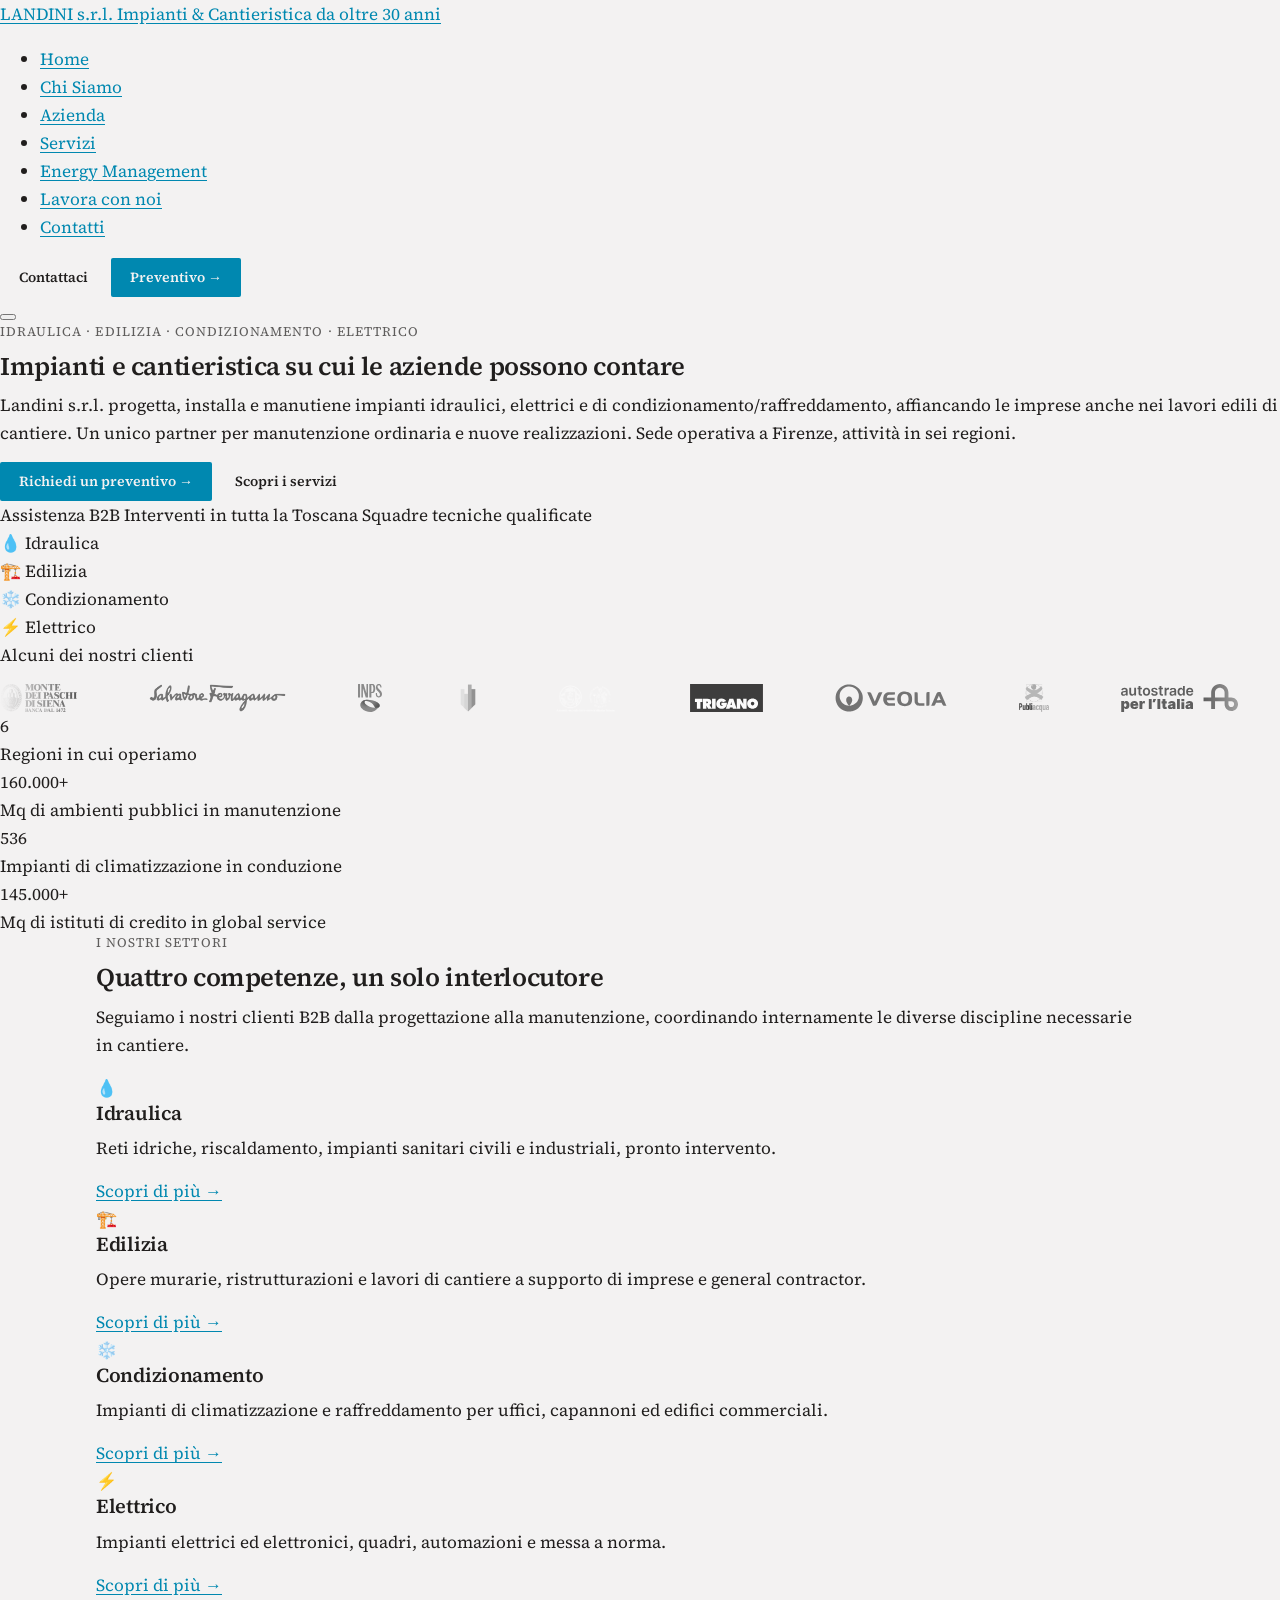
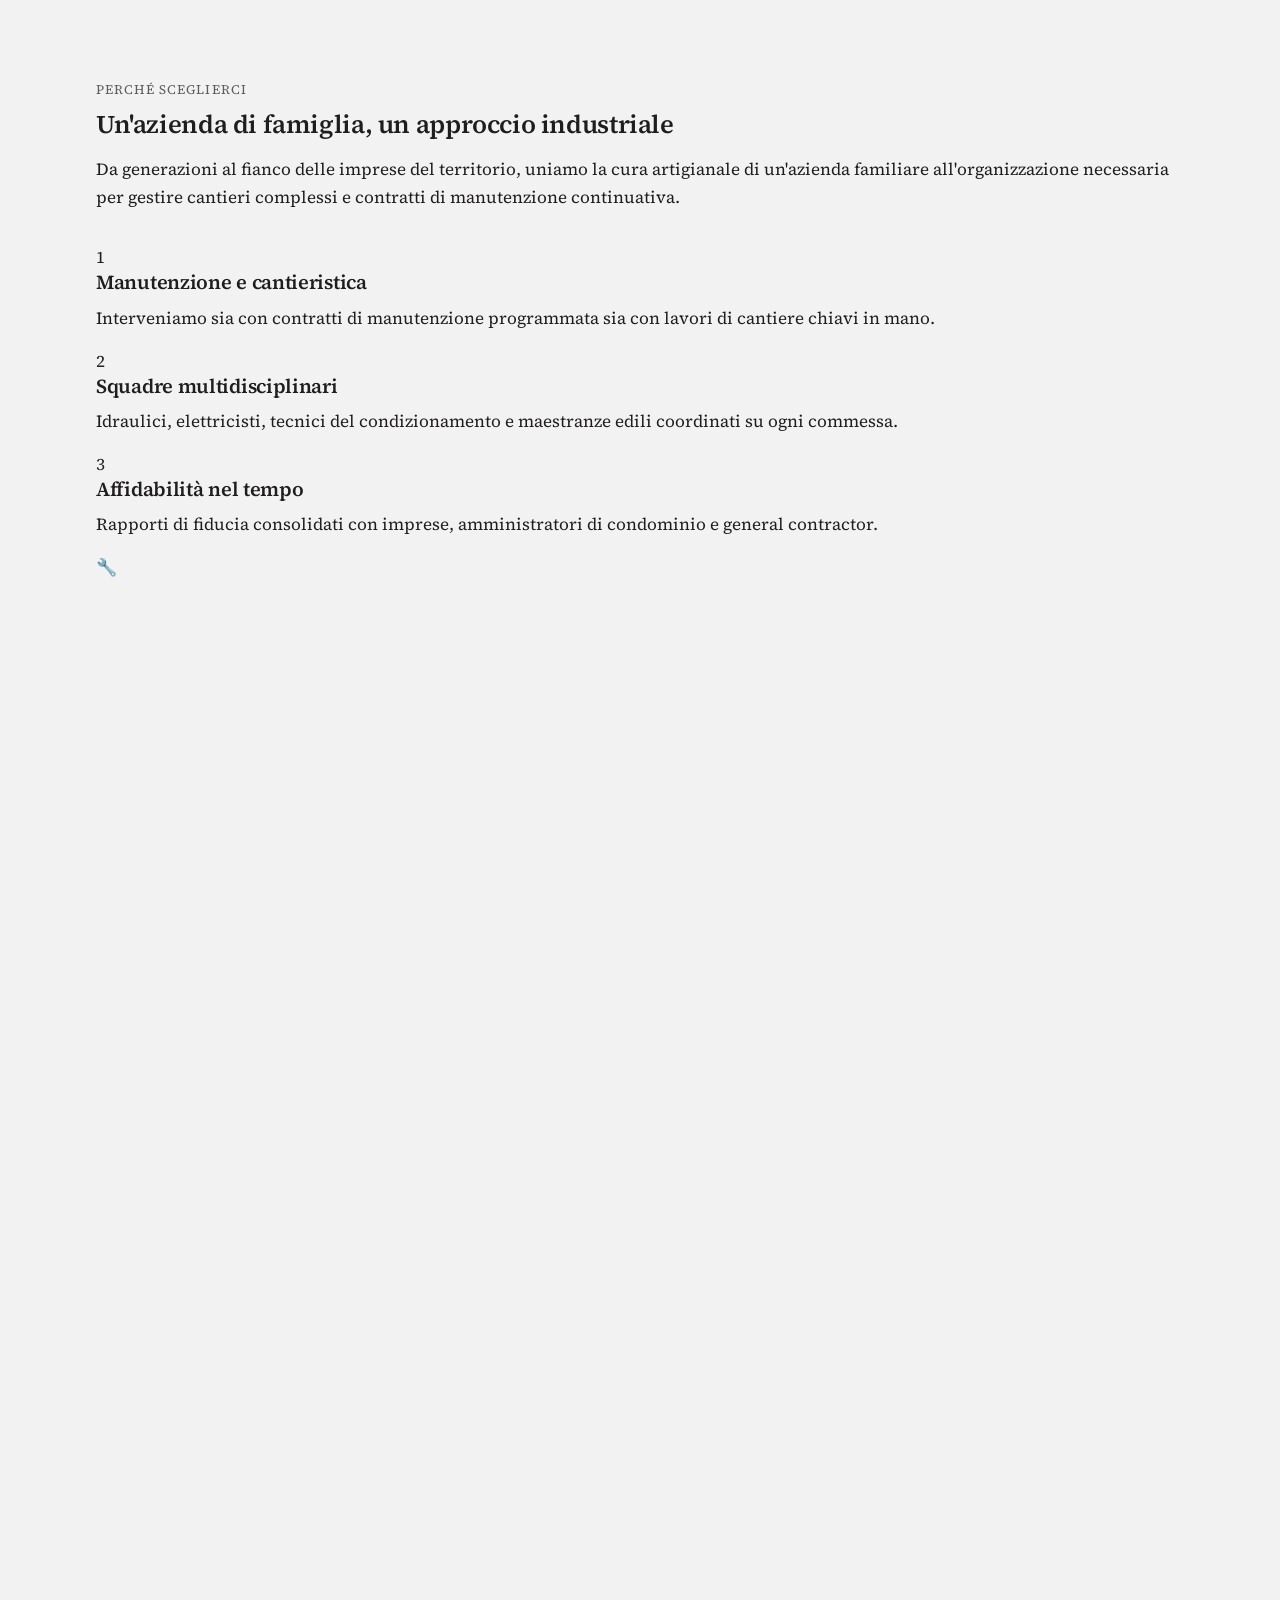
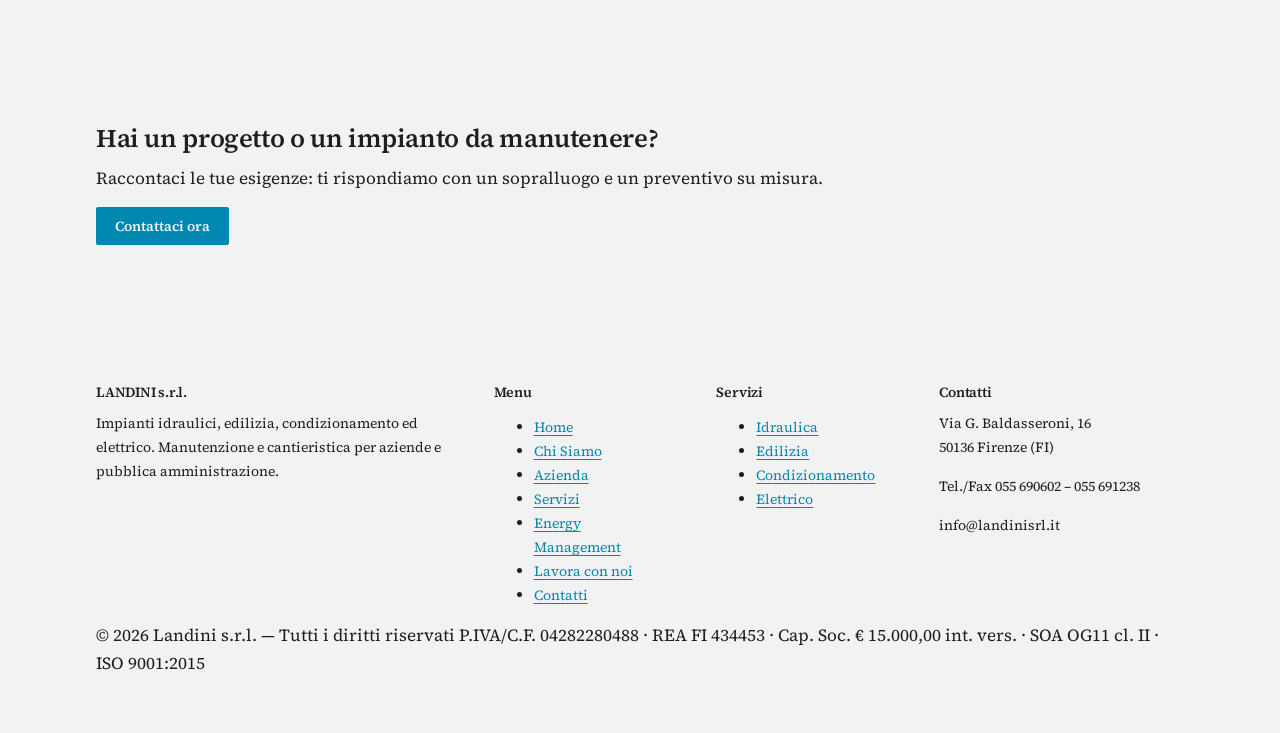
==== commit 898df1ef: "new layout" ====
--- a/index.html
+++ b/index.html
@@ -1,172 +1,256 @@
 <!DOCTYPE html>
 <html lang="it">
 <head>
-<meta charset="UTF-8">
-<meta name="viewport" content="width=device-width, initial-scale=1">
-<title>Landini s.r.l. — Impianti e manutenzione, Firenze</title>
-<meta name="description" content="Landini s.r.l. — impianti idraulici, elettrici e di climatizzazione, opere edili. Manutenzione e cantieristica per aziende e pubblica amministrazione. Sede a Firenze, attività in sei regioni.">
-<link rel="stylesheet" href="css/style.css">
+  <meta charset="UTF-8">
+  <meta name="viewport" content="width=device-width, initial-scale=1.0">
+  <title>Landini s.r.l. | Impianti Idraulici, Edili, Condizionamento ed Elettrici a Firenze</title>
+  <meta name="description" content="Landini s.r.l. - Azienda fiorentina specializzata in impianti idraulici, edilizia, condizionamento e raffreddamento, impianti elettrici. Manutenzione e cantieristica per aziende e pubblica amministrazione, attività in sei regioni.">
+  <link rel="preconnect" href="https://fonts.googleapis.com">
+  <link rel="preconnect" href="https://fonts.gstatic.com" crossorigin>
+  <link href="https://fonts.googleapis.com/css2?family=Archivo:wght@700;800&family=Inter:wght@400;500;600;700&display=swap" rel="stylesheet">
+  <link rel="stylesheet" href="css/style.css?v=6">
 </head>
 <body>
 
-<nav class="nav">
-  <a href="index.html" class="nav-brand">LANDINI <span style="color:var(--color-accent)">s.r.l.</span></a>
-  <div class="navlinks">
-    <a class="navlink" href="index.html" aria-current="page">Home</a>
-    <a class="navlink" href="azienda.html">Azienda</a>
-    <a class="navlink" href="servizi.html">Servizi</a>
-    <a class="navlink" href="energy-management.html">Energy Management</a>
-    <a class="navlink" href="lavora-con-noi.html">Lavora con noi</a>
-    <a class="navlink" href="contatti.html">Contatti</a>
-  </div>
-  <a href="contatti.html" class="btn btn-primary">Preventivo</a>
-</nav>
-
-<main>
-  <section class="section-hero-home">
-    <h1 style="font-size:clamp(42px,6vw,80px);line-height:clamp(45.5px,6.5vw,86.5px);letter-spacing:-0.02em;margin:0 0 0 -0.035em">
-      <span style="display:block">Quattro discipline,</span>
-      <span style="display:block">un solo interlocutore.</span>
-    </h1>
-    <p style="font-size:17px;line-height:28px;max-width:58ch;margin:42px 0 0">Landini s.r.l. progetta, realizza e manutiene impianti idraulici, elettrici e di climatizzazione, e affianca imprese e general contractor nei lavori edili di cantiere. Sede operativa a Firenze, attività in sei regioni.</p>
-    <div style="display:flex;gap:15px;flex-wrap:wrap;margin-top:28px">
-      <a href="contatti.html" class="btn btn-primary">Richiedi un preventivo</a>
-      <a href="servizi.html" class="btn btn-secondary">I nostri servizi</a>
-    </div>
-  </section>
-
-  <section class="section" style="padding-top:0">
-    <span class="eyebrow">In numeri</span>
-    <h2 style="font-size:32px;line-height:42px;letter-spacing:-0.015em;margin:0 0 28px">Numeri che raccontano l'esperienza sul campo</h2>
-    <div class="stat-grid">
-      <div class="stat-card"><span class="num num-accent">536</span><span class="label">Impianti di climatizzazione in conduzione</span></div>
-      <div class="stat-card"><span class="num">160.000</span><span class="label">Mq di ambienti pubblici in manutenzione</span></div>
-      <div class="stat-card"><span class="num">145.000</span><span class="label">Mq di istituti di credito in global service</span></div>
-      <div class="stat-card"><span class="num">6</span><span class="label">Regioni in cui operiamo</span></div>
-    </div>
-    <div style="display:flex;flex-wrap:wrap;gap:10px;margin-top:28px">
-      <span class="tag tag-neutral">Firenze</span>
-      <span class="tag tag-neutral">Oltre trent'anni di attività</span>
-      <span class="tag tag-neutral">SOA OG11 cl. II</span>
-      <span class="tag tag-neutral">ISO 9001:2015</span>
-      <span class="tag tag-neutral">F-Gas 289/13</span>
-    </div>
-  </section>
-
-  <section class="section" style="padding-top:14px">
-    <span class="eyebrow">Le discipline</span>
-    <h2 style="font-size:32px;line-height:42px;letter-spacing:-0.015em;margin:0 0 42px">Impianti e opere edili coordinati dalla stessa squadra</h2>
-    <div class="g4">
-      <div>
-        <figure style="aspect-ratio:4/3;margin:0 0 20px">
-      <img src="images/servizi/idraulica.jpg" alt="Impianti idraulici" style="width:100%;height:100%;object-fit:cover">
-</figure>
-        <h3 style="font-size:24px;line-height:28px;margin:0">Idraulica</h3>
-        <p style="font-size:15.5px;line-height:28px;margin:14px 0 0" class="text-muted">Reti idriche e di scarico, riscaldamento, impianti sanitari e antincendio, civili e industriali.</p>
-      </div>
-      <div>
-        <figure style="aspect-ratio:4/3;margin:0 0 20px">
-      <img src="images/servizi/elettrico.jpg" alt="Impianti elettrici" style="width:100%;height:100%;object-fit:cover">
-</figure>
-        <h3 style="font-size:24px;line-height:28px;margin:0">Elettrico</h3>
-        <p style="font-size:15.5px;line-height:28px;margin:14px 0 0" class="text-muted">Impianti elettrici ed elettronici, quadri, automazioni, messa a norma e verifiche periodiche.</p>
-      </div>
-      <div>
-        <figure style="aspect-ratio:4/3;margin:0 0 20px">
-      <img src="images/servizi/condizionamento.jpg" alt="Condizionamento e raffreddamento" style="width:100%;height:100%;object-fit:cover">
-</figure>
-        <h3 style="font-size:24px;line-height:28px;margin:0">Condizionamento</h3>
-        <p style="font-size:15.5px;line-height:28px;margin:14px 0 0" class="text-muted">Climatizzazione estiva e invernale, raffreddamento di processo, controlli di legge e F-Gas.</p>
-      </div>
-      <div>
-        <figure style="aspect-ratio:4/3;margin:0 0 20px">
-      <img src="images/servizi/edilizia.jpg" alt="Edilizia" style="width:100%;height:100%;object-fit:cover">
-</figure>
-        <h3 style="font-size:24px;line-height:28px;margin:0">Edilizia</h3>
-        <p style="font-size:15.5px;line-height:28px;margin:14px 0 0" class="text-muted">Opere murarie, ristrutturazioni, finiture e manutenzione edile ordinaria e straordinaria.</p>
-      </div>
-    </div>
-    <div style="margin-top:42px"><a href="servizi.html" class="btn btn-ghost">Tutti i servizi in dettaglio →</a></div>
-  </section>
-
-  <section class="section">
-    <span class="eyebrow">Modalità di intervento</span>
-    <h2 style="font-size:32px;line-height:42px;letter-spacing:-0.015em;margin:0 0 42px">Tre modi di stare al fianco del committente</h2>
-    <div class="g3">
-      <div>
-        <h3 style="font-size:24px;line-height:28px;margin:0">Global Service<br>sul Facility Management</h3>
-        <p class="jt text-muted" style="font-size:15.5px;line-height:28px;margin:20px 0 0">Manutenzione edile e impiantistica gestita attraverso piattaforme software specifiche per il facility (Archibus), con applicativi mobile per la gestione delle chiamate di intervento.</p>
-      </div>
-      <div>
-        <h3 style="font-size:24px;line-height:28px;margin:0">General<br>Contractor</h3>
-        <p class="jt text-muted" style="font-size:15.5px;line-height:28px;margin:20px 0 0">Il servizio chiavi in mano, con prezzo a forfait o a misura: la fornitura di tutte le attività necessarie a rendere l'opera completata, comprese — se richieste dalla committenza — progettazione e acquisizione delle autorizzazioni.</p>
-      </div>
-      <div>
-        <h3 style="font-size:24px;line-height:28px;margin:0">Energy<br>Management</h3>
-        <p class="jt text-muted" style="font-size:15.5px;line-height:28px;margin:20px 0 0">Gestione integrata degli impianti termici ed elettrici, con il controllo delle spese di gestione e un saving energetico ottenuto con diagnosi, riqualificazione impiantistica e ottimizzazione dei flussi.</p>
-        <a href="energy-management.html" class="btn btn-ghost" style="margin-top:14px">Approfondisci →</a>
-      </div>
-    </div>
-  </section>
-
-  <section class="section">
-    <span class="eyebrow">Chi si affida a noi</span>
-    <h2 style="font-size:32px;line-height:42px;letter-spacing:-0.015em;margin:0 0 20px">Banche, sanità, infrastrutture e industria</h2>
-    <p class="text-muted" style="font-size:15.5px;line-height:28px;max-width:58ch;margin:0 0 36px">Manuteniamo impianti di committenti che non possono permettersi un fermo: alcune delle realtà che si affidano a noi.</p>
+  <header class="site-header">
+    <div class="container header-inner">
+      <a href="index.html" class="logo">
+        <span class="logo-name">LANDINI <span>s.r.l.</span></span>
+        <span class="logo-tagline">Impianti &amp; Cantieristica da oltre 30 anni</span>
+      </a>
+      <nav class="main-nav">
+        <ul>
+          <li><a href="index.html" class="active">Home</a></li>
+          <li><a href="chi-siamo.html">Chi Siamo</a></li>
+          <li><a href="azienda.html">Azienda</a></li>
+          <li><a href="servizi.html">Servizi</a></li>
+          <li><a href="energy-management.html">Energy Management</a></li>
+          <li><a href="lavora-con-noi.html">Lavora con noi</a></li>
+          <li><a href="contatti.html">Contatti</a></li>
+        </ul>
+      </nav>
+      <div class="nav-actions">
+        <a href="contatti.html" class="btn btn-outline-dark btn-sm">Contattaci</a>
+        <a href="contatti.html" class="btn btn-primary btn-sm">Preventivo &rarr;</a>
+      </div>
+      <button class="nav-toggle" aria-label="Apri menu">
+        <span></span><span></span><span></span>
+      </button>
+    </div>
+  </header>
+
+  <section class="hero">
+    <div class="hero-deco"><span></span><span></span><span></span></div>
+    <div class="container hero-inner">
+      <p class="eyebrow">Idraulica &middot; Edilizia &middot; Condizionamento &middot; Elettrico</p>
+      <h1>Impianti e cantieristica su cui le aziende possono contare</h1>
+      <p class="lead">Landini s.r.l. progetta, installa e manutiene impianti idraulici, elettrici e di condizionamento/raffreddamento, affiancando le imprese anche nei lavori edili di cantiere. Un unico partner per manutenzione ordinaria e nuove realizzazioni. Sede operativa a Firenze, attivit&agrave; in sei regioni.</p>
+      <div class="hero-actions">
+        <a href="contatti.html" class="btn btn-primary">Richiedi un preventivo &rarr;</a>
+        <a href="servizi.html" class="btn btn-outline-dark">Scopri i servizi</a>
+      </div>
+      <div class="hero-badges">
+        <span class="hero-badge">Assistenza B2B</span>
+        <span class="hero-badge">Interventi in tutta la Toscana</span>
+        <span class="hero-badge">Squadre tecniche qualificate</span>
+      </div>
+    </div>
+    <div class="container">
+      <div class="hero-visual">
+        <div class="blob blob-1"></div>
+        <div class="blob blob-2"></div>
+        <div class="hero-visual-badges">
+          <div class="hero-visual-badge"><span class="ico">&#128167;</span> Idraulica</div>
+          <div class="hero-visual-badge"><span class="ico">&#127959;&#65039;</span> Edilizia</div>
+          <div class="hero-visual-badge"><span class="ico">&#10052;&#65039;</span> Condizionamento</div>
+          <div class="hero-visual-badge"><span class="ico">&#9889;</span> Elettrico</div>
+        </div>
+      </div>
+    </div>
+  </section>
+
+  <section class="marquee-section">
+    <div class="container">
+      <p class="marquee-label">Alcuni dei nostri clienti</p>
+    </div>
     <div class="marquee">
       <div class="marquee-track">
-        <img src="images/clienti/mps.svg" alt="Monte dei Paschi di Siena">
-        <img src="images/clienti/autostrade.svg" alt="Autostrade per l'Italia">
-        <img src="images/clienti/inps.svg" alt="INPS">
-        <img src="images/clienti/banco-bpm.svg" alt="Banco BPM">
-        <img src="images/clienti/trigano.svg" alt="Trigano">
-        <img src="images/clienti/regione-toscana.svg" alt="Regione Toscana" style="height:34px;width:28px">
-        <img src="images/clienti/ferragamo.svg" alt="Salvatore Ferragamo" style="height:22px">
-        <img src="images/clienti/siram-veolia.svg" alt="Siram Veolia" style="height:26px">
-        <img src="images/clienti/publiacqua.png" alt="Publiacqua" style="height:30px">
-        <img src="images/clienti/ospedale-siena.png" alt="Azienda Ospedaliero-Universitaria Senese" style="height:34px">
-        <img src="images/clienti/renovit.png" alt="Renovit" style="height:26px">
-        <img src="images/clienti/mps.svg" alt="" aria-hidden="true">
-        <img src="images/clienti/autostrade.svg" alt="" aria-hidden="true">
-        <img src="images/clienti/inps.svg" alt="" aria-hidden="true">
-        <img src="images/clienti/banco-bpm.svg" alt="" aria-hidden="true">
-        <img src="images/clienti/trigano.svg" alt="" aria-hidden="true">
-        <img src="images/clienti/regione-toscana.svg" alt="" aria-hidden="true" style="height:34px;width:28px">
-        <img src="images/clienti/ferragamo.svg" alt="" aria-hidden="true" style="height:22px">
-        <img src="images/clienti/siram-veolia.svg" alt="" aria-hidden="true" style="height:26px">
-        <img src="images/clienti/publiacqua.png" alt="" aria-hidden="true" style="height:30px">
-        <img src="images/clienti/ospedale-siena.png" alt="" aria-hidden="true" style="height:34px">
-        <img src="images/clienti/renovit.png" alt="" aria-hidden="true" style="height:26px">
-      </div>
-    </div>
-  </section>
-</main>
-
-<footer class="site-footer">
-  <hr class="hr-thin" style="margin-bottom:28px">
-  <div class="footer-grid">
-    <div>
-      <span class="footer-brand">LANDINI <span style="color:var(--color-accent)">s.r.l.</span></span>
-      <p class="text-muted" style="margin:14px 0 0">Impianti idraulici, elettrici e di climatizzazione, opere edili. Manutenzione e cantieristica per aziende e pubblica amministrazione.</p>
-    </div>
-    <div>
-      <a class="navlink" href="azienda.html">Azienda</a>
-      <a class="navlink" href="servizi.html">Servizi</a>
-      <a class="navlink" href="energy-management.html">Energy Management</a>
-    </div>
-    <div>
-      <a class="navlink" href="lavora-con-noi.html">Lavora con noi</a>
-      <a class="navlink" href="contatti.html">Contatti</a>
-    </div>
-    <div class="text-muted">
-      Via G. Baldasseroni, 16 — 50136 Firenze<br>
-      055 690602 — 055 691238<br>
-      <a href="mailto:info@landinisrl.it">info@landinisrl.it</a>
-    </div>
-  </div>
-  <p class="footer-note">© <span id="current-year"></span> Landini s.r.l. — P.IVA/C.F. 04282280488 · REA FI 434453 · Cap. soc. € 15.000,00 int. vers. · SOA OG11 cl. II · ISO 9001:2015</p>
-</footer>
-
-<script src="js/main.js"></script>
+        <span class="marquee-item"><img src="images/clienti/mps.svg" alt="Monte dei Paschi di Siena"></span>
+        <span class="marquee-item"><img src="images/clienti/ferragamo.svg" alt="Salvatore Ferragamo"></span>
+        <span class="marquee-item"><img src="images/clienti/inps.svg" alt="INPS"></span>
+        <span class="marquee-item"><img src="images/clienti/renovit.png" alt="Renovit"></span>
+        <span class="marquee-item"><img src="images/clienti/ospedale-siena.png" alt="Azienda Ospedaliero-Universitaria Senese"></span>
+        <span class="marquee-item"><img src="images/clienti/trigano.svg" alt="Trigano"></span>
+        <span class="marquee-item"><img src="images/clienti/siram-veolia.svg" alt="Siram Veolia"></span>
+        <span class="marquee-item"><img src="images/clienti/publiacqua.png" alt="Publiacqua"></span>
+        <span class="marquee-item"><img src="images/clienti/autostrade.svg" alt="Autostrade per l'Italia"></span>
+        <span class="marquee-item"><img src="images/clienti/banco-bpm.svg" alt="Banco BPM"></span>
+        <span class="marquee-item"><img src="images/clienti/regione-toscana.svg" alt="Regione Toscana"></span>
+        <!-- duplicato per loop continuo -->
+        <span class="marquee-item"><img src="images/clienti/mps.svg" alt="Monte dei Paschi di Siena"></span>
+        <span class="marquee-item"><img src="images/clienti/ferragamo.svg" alt="Salvatore Ferragamo"></span>
+        <span class="marquee-item"><img src="images/clienti/inps.svg" alt="INPS"></span>
+        <span class="marquee-item"><img src="images/clienti/renovit.png" alt="Renovit"></span>
+        <span class="marquee-item"><img src="images/clienti/ospedale-siena.png" alt="Azienda Ospedaliero-Universitaria Senese"></span>
+        <span class="marquee-item"><img src="images/clienti/trigano.svg" alt="Trigano"></span>
+        <span class="marquee-item"><img src="images/clienti/siram-veolia.svg" alt="Siram Veolia"></span>
+        <span class="marquee-item"><img src="images/clienti/publiacqua.png" alt="Publiacqua"></span>
+        <span class="marquee-item"><img src="images/clienti/autostrade.svg" alt="Autostrade per l'Italia"></span>
+        <span class="marquee-item"><img src="images/clienti/banco-bpm.svg" alt="Banco BPM"></span>
+        <span class="marquee-item"><img src="images/clienti/regione-toscana.svg" alt="Regione Toscana"></span>
+      </div>
+    </div>
+  </section>
+
+  <section class="stats">
+    <div class="container stats-grid">
+      <div>
+        <div class="stat-number">6</div>
+        <div class="stat-label">Regioni in cui operiamo</div>
+      </div>
+      <div>
+        <div class="stat-number">160.000+</div>
+        <div class="stat-label">Mq di ambienti pubblici in manutenzione</div>
+      </div>
+      <div>
+        <div class="stat-number">536</div>
+        <div class="stat-label">Impianti di climatizzazione in conduzione</div>
+      </div>
+      <div>
+        <div class="stat-number">145.000+</div>
+        <div class="stat-label">Mq di istituti di credito in global service</div>
+      </div>
+    </div>
+  </section>
+
+  <section class="section">
+    <div class="container">
+      <div class="section-header center">
+        <p class="eyebrow">I nostri settori</p>
+        <h2>Quattro competenze, un solo interlocutore</h2>
+        <p>Seguiamo i nostri clienti B2B dalla progettazione alla manutenzione, coordinando internamente le diverse discipline necessarie in cantiere.</p>
+      </div>
+      <div class="grid grid-4">
+        <div class="card">
+          <div class="card-icon">&#128167;</div>
+          <h3>Idraulica</h3>
+          <p>Reti idriche, riscaldamento, impianti sanitari civili e industriali, pronto intervento.</p>
+          <a href="servizi.html#idraulica" class="card-link">Scopri di pi&ugrave; &rarr;</a>
+        </div>
+        <div class="card">
+          <div class="card-icon">&#127959;&#65039;</div>
+          <h3>Edilizia</h3>
+          <p>Opere murarie, ristrutturazioni e lavori di cantiere a supporto di imprese e general contractor.</p>
+          <a href="servizi.html#edilizia" class="card-link">Scopri di pi&ugrave; &rarr;</a>
+        </div>
+        <div class="card">
+          <div class="card-icon">&#10052;&#65039;</div>
+          <h3>Condizionamento</h3>
+          <p>Impianti di climatizzazione e raffreddamento per uffici, capannoni ed edifici commerciali.</p>
+          <a href="servizi.html#condizionamento" class="card-link">Scopri di pi&ugrave; &rarr;</a>
+        </div>
+        <div class="card">
+          <div class="card-icon">&#9889;</div>
+          <h3>Elettrico</h3>
+          <p>Impianti elettrici ed elettronici, quadri, automazioni e messa a norma.</p>
+          <a href="servizi.html#elettrico" class="card-link">Scopri di pi&ugrave; &rarr;</a>
+        </div>
+      </div>
+    </div>
+  </section>
+
+  <section class="section section-alt">
+    <div class="container">
+      <div class="grid grid-2" style="align-items:center; gap:56px;">
+        <div>
+          <p class="eyebrow">Perch&eacute; sceglierci</p>
+          <h2>Un'azienda di famiglia, un approccio industriale</h2>
+          <p style="margin-top:16px;">Da generazioni al fianco delle imprese del territorio, uniamo la cura artigianale di un'azienda familiare all'organizzazione necessaria per gestire cantieri complessi e contratti di manutenzione continuativa.</p>
+          <div class="grid" style="margin-top:32px; gap:24px;">
+            <div class="value-item">
+              <div class="value-icon">1</div>
+              <div>
+                <h3>Manutenzione e cantieristica</h3>
+                <p>Interveniamo sia con contratti di manutenzione programmata sia con lavori di cantiere chiavi in mano.</p>
+              </div>
+            </div>
+            <div class="value-item">
+              <div class="value-icon">2</div>
+              <div>
+                <h3>Squadre multidisciplinari</h3>
+                <p>Idraulici, elettricisti, tecnici del condizionamento e maestranze edili coordinati su ogni commessa.</p>
+              </div>
+            </div>
+            <div class="value-item">
+              <div class="value-icon">3</div>
+              <div>
+                <h3>Affidabilit&agrave; nel tempo</h3>
+                <p>Rapporti di fiducia consolidati con imprese, amministratori di condominio e general contractor.</p>
+              </div>
+            </div>
+          </div>
+        </div>
+        <div class="service-media" style="aspect-ratio:1/1;">&#128295;</div>
+      </div>
+    </div>
+  </section>
+
+  <section class="section">
+    <div class="container">
+      <div class="cta-band">
+        <div class="container cta-band-inner">
+          <div>
+            <h2>Hai un progetto o un impianto da manutenere?</h2>
+            <p>Raccontaci le tue esigenze: ti rispondiamo con un sopralluogo e un preventivo su misura.</p>
+          </div>
+          <a href="contatti.html" class="btn btn-primary">Contattaci ora</a>
+        </div>
+      </div>
+    </div>
+  </section>
+
+  <footer class="site-footer">
+    <div class="container">
+      <div class="footer-grid">
+        <div>
+          <h4>LANDINI s.r.l.</h4>
+          <p>Impianti idraulici, edilizia, condizionamento ed elettrico. Manutenzione e cantieristica per aziende e pubblica amministrazione.</p>
+        </div>
+        <div>
+          <h4>Menu</h4>
+          <ul>
+            <li><a href="index.html">Home</a></li>
+            <li><a href="chi-siamo.html">Chi Siamo</a></li>
+            <li><a href="azienda.html">Azienda</a></li>
+            <li><a href="servizi.html">Servizi</a></li>
+            <li><a href="energy-management.html">Energy Management</a></li>
+            <li><a href="lavora-con-noi.html">Lavora con noi</a></li>
+            <li><a href="contatti.html">Contatti</a></li>
+          </ul>
+        </div>
+        <div>
+          <h4>Servizi</h4>
+          <ul>
+            <li><a href="servizi.html#idraulica">Idraulica</a></li>
+            <li><a href="servizi.html#edilizia">Edilizia</a></li>
+            <li><a href="servizi.html#condizionamento">Condizionamento</a></li>
+            <li><a href="servizi.html#elettrico">Elettrico</a></li>
+          </ul>
+        </div>
+        <div>
+          <h4>Contatti</h4>
+          <p>Via G. Baldasseroni, 16<br>50136 Firenze (FI)</p>
+          <p style="margin-top:8px;">Tel./Fax 055 690602 &ndash; 055 691238</p>
+          <p style="margin-top:8px;">info@landinisrl.it</p>
+        </div>
+      </div>
+      <div class="footer-bottom">
+        <span>&copy; <span id="current-year"></span> Landini s.r.l. &mdash; Tutti i diritti riservati</span>
+        <span>P.IVA/C.F. 04282280488 &middot; REA FI 434453 &middot; Cap. Soc. &euro; 15.000,00 int. vers. &middot; SOA OG11 cl. II &middot; ISO 9001:2015</span>
+      </div>
+    </div>
+  </footer>
+
+  <script src="js/main.js"></script>
 </body>
 </html>
